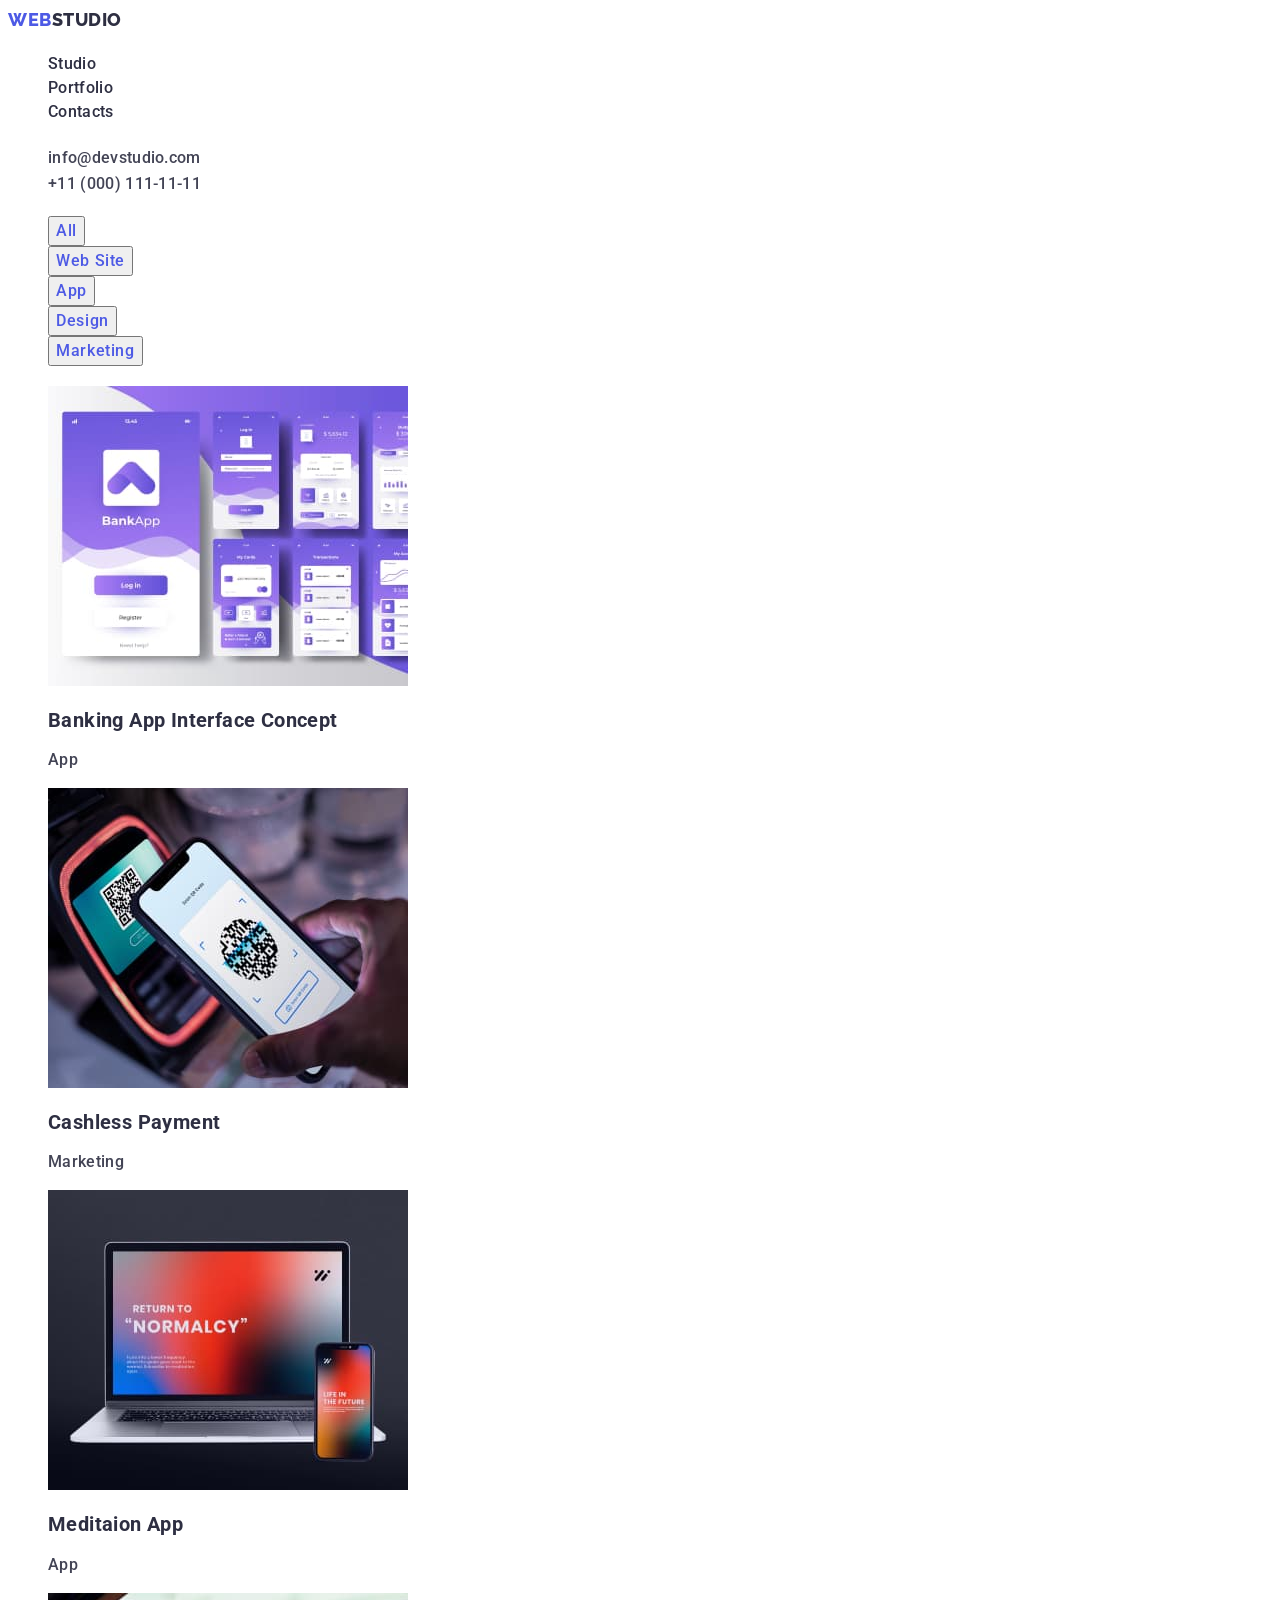
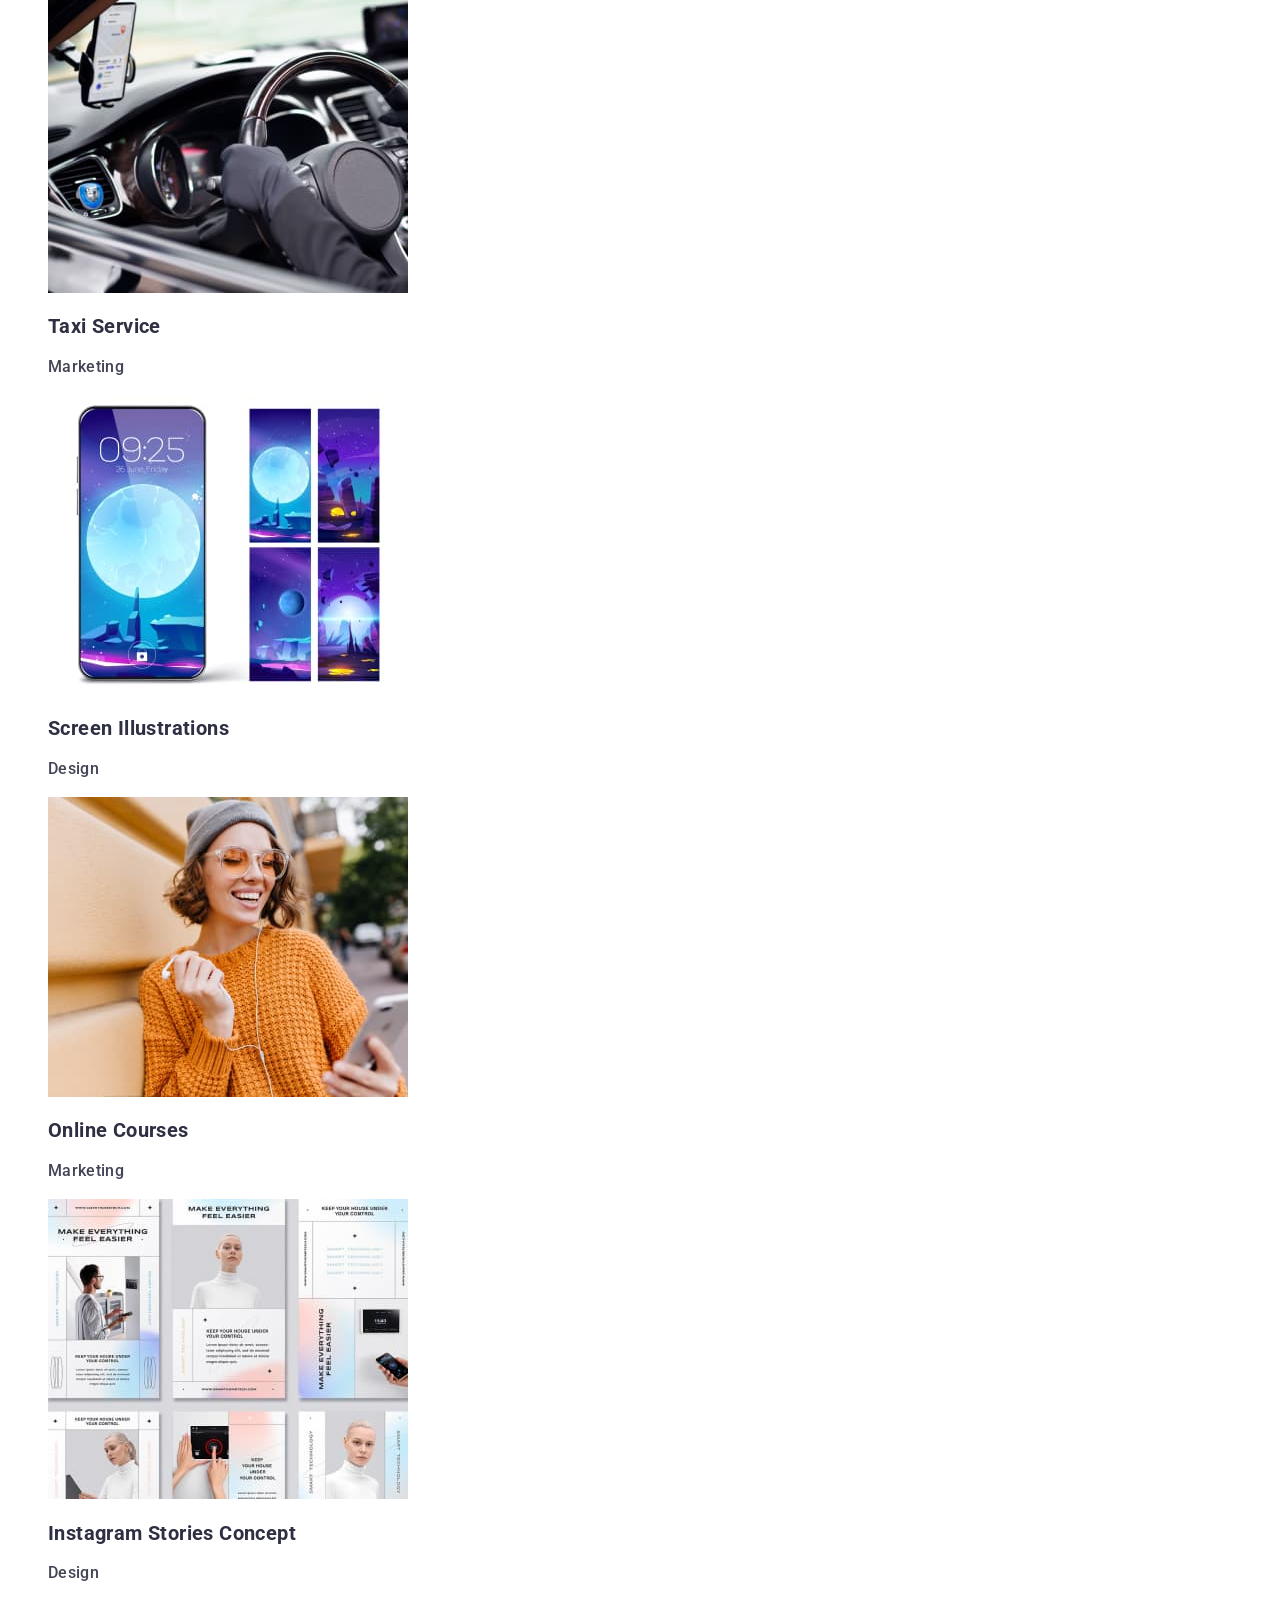
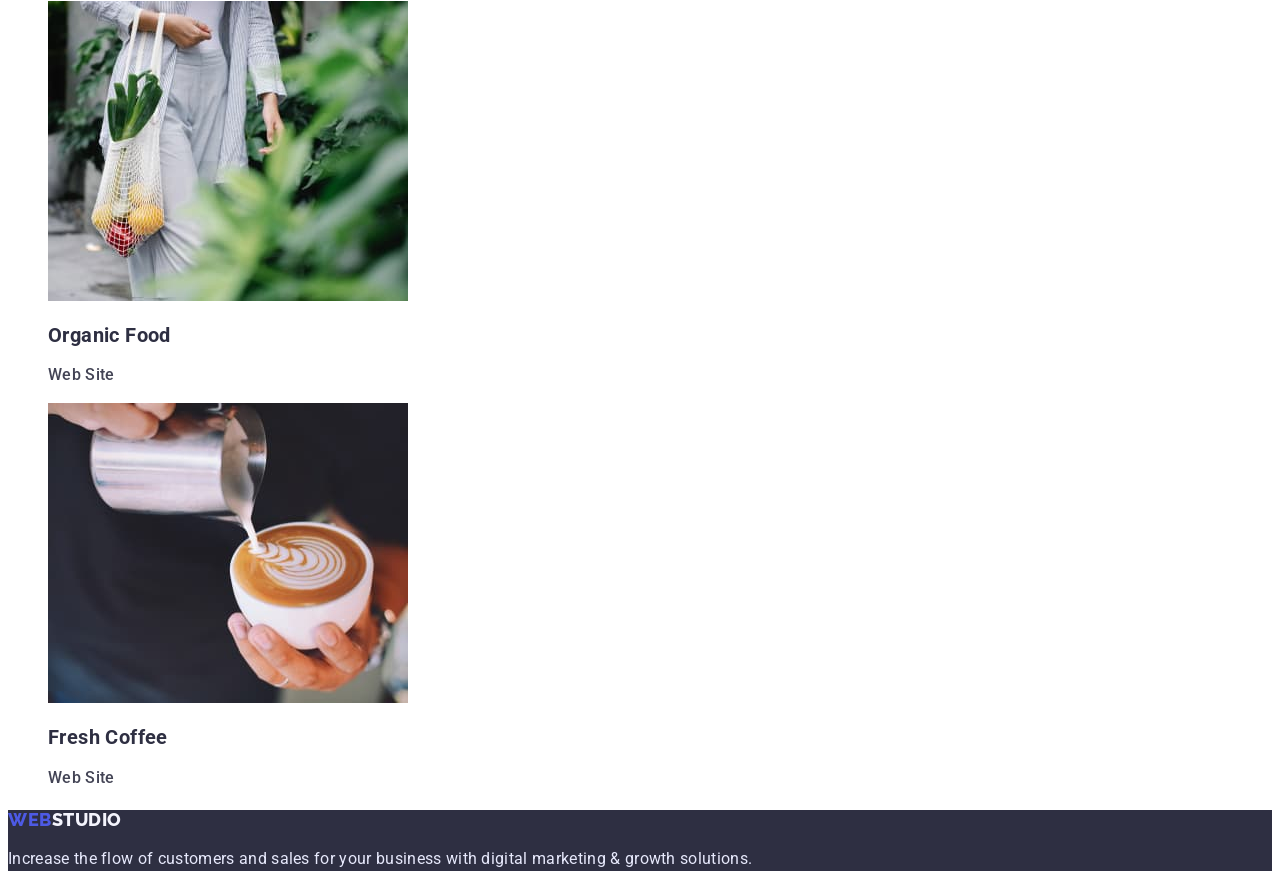
==== portfolio.html @ 3a60e21e "hw-03" ====
<!DOCTYPE html>
<html lang="en">
	<head>
		<meta charset="UTF-8" />
		<meta http-equiv="X-UA-Compatible" content="IE=edge" />
		<meta name="viewport" content="width=device-width, initial-scale=1.0" />
		<title>Portfolio</title>
		<link rel="preconnect" href="https://fonts.googleapis.com" />
		<link rel="preconnect" href="https://fonts.gstatic.com" crossorigin />
		<link
			href="https://fonts.googleapis.com/css2?family=Raleway:wght@800&family=Roboto:wght@400;500;700&display=swap"
			rel="stylesheet"
		/>
		<link rel="stylesheet" href="./css/styles.css" />
	</head>
	<body>
		<header class="header">
			<nav class="header-navigation">
				<a class="header-home-page link" href="./index.html">Web<span class="header-home-page-descr">Studio</span></a>
				<ul class="header-list list">
					<li class="header-item"><a href="./index.html" class="header-link-studio link">Studio</a></li>
					<li class="header-item"><a href="./portfolio.html" class="header-link-portfolio link">Portfolio</a></li>
					<li class="header-item"><a class="header-link-contacts link">Contacts</a></li>
				</ul>
			</nav>
			<address class="header-contacts">
				<ul class="header-contacts-list list">
					<li class="header-contacts-item"
						><a class="header-mailto" href="mailto:info@devstudio.com">info@devstudio.com</a></li
					>
					<li class="header-contacts-item"><a class="header-tel" href="tel:+110001111111">+11 (000) 111-11-11</a></li>
				</ul>
			</address>
		</header>
		<main class="main">
			<!-- Activity Section -->
			<section class="activity-section">
				<ul class="activity-list list">
					<li class="activity-item"><button type="button" class="all-btn">All</button></li>
					<li class="activity-item"><button type="button" class="web-site-btn">Web Site</button></li>
					<li class="activity-item"><button type="button" class="app-btn">App</button></li>
					<li class="activity-item"><button type="button" class="design-btn">Design</button></li>
					<li class="activity-item"><button type="button" class="marketing-btn">Marketing</button></li>
				</ul>
			</section>

			<!-- Service Section -->
			<section class="service-section">
				<ul class="service-section-list list">
					<li class="service-banking-app-interface-concept">
						<img
							src="./images/service-section-img-1.jpg"
							alt="Banking App Interface Concept"
							width="360"
							height="300"
						/>
						<h2 class="name-banking-app-interface-concept">Banking App Interface Concept</h2>
						<p class="banking-app-interface-concept-title">App</p>
					</li>
					<li class="service-cashless-payment">
						<img src="./images/service-section-img-2.jpg" alt="Cashless Payment" width="360" height="300" />
						<h2 class="name-cashless-payment">Cashless Payment</h2>
						<p class="cashless-payment-title">Marketing</p>
					</li>
					<li class="service-meditaion-app">
						<img src="./images/service-section-img-3.jpg" alt="Meditaion App" width="360" height="300" />
						<h2 class="name-meditaion-app">Meditaion App</h2>
						<p class="meditaion-app-title">App</p>
					</li>
					<li class="service-taxi-service">
						<img src="./images/service-section-img-4.jpg" alt="Taxi Service" width="360" height="300" />
						<h2 class="name-taxi-service">Taxi Service</h2>
						<p class="taxi-service-title">Marketing</p>
					</li>
					<li class="service-screen-illustrations">
						<img src="./images/service-section-img-5.jpg" alt="Screen Illustrations" width="360" height="300" />
						<h2 class="name-screen-illustrations">Screen Illustrations</h2>
						<p class="screen-illustrations-title">Design</p>
					</li>
					<li class="service-online-courses">
						<img src="./images/service-section-img-6.jpg" alt="Online Courses" width="360" height="300" />
						<h2 class="name-online-courses">Online Courses</h2>
						<p class="online-courses-title">Marketing</p>
					</li>
					<li class="service-instagram-stories-concept">
						<img src="./images/service-section-img-7.jpg" alt="Instagram Stories Concept" width="360" height="300" />
						<h2 class="name-instagram-stories-concept">Instagram Stories Concept</h2>
						<p class="instagram-stories-concept-title">Design</p>
					</li>
					<li class="service-organic-food">
						<img src="./images/service-section-img-8.jpg" alt="Organic Food" width="360" height="300" />
						<h2 class="name-organic-food">Organic Food</h2>
						<p class="organic-food-title">Web Site</p>
					</li>
					<li class="service-fresh-coffee">
						<img src="./images/service-section-img-9.jpg" alt="Fresh Coffee" width="360" height="300" />
						<h2 class="name-fresh-coffee">Fresh Coffee</h2>
						<p class="fresh-coffee-title">Web Site</p>
					</li>
				</ul>
			</section>
		</main>
		<footer class="footer">
			<a class="footer-link link" href="./index.html">Web <span class="footer-link-descr">Studio</span></a>
			<p class="footer-desc">
				Increase the flow of customers and sales for your business with digital marketing & growth solutions.
			</p>
		</footer>
	</body>
</html>
---- css/styles.css ----
body {
	font-family: "Roboto", sans-serif;
	font-style: normal;
	font-weight: 500;
	font-size: 20px;
	line-height: 1.2;
	letter-spacing: 0.02em;
	color: #2e2f42;
	background: #ffffff;
}

.p {
	font-weight: 400;
}

.list {
	list-style: none;
}

.link {
	text-decoration: none;
}

/*--------------------Header------------------*/

.header {
}

.header-navigation {
}

.header-home-page {
	font-family: "Raleway", sans-serif;
	font-weight: 800;
	font-size: 18px;
	line-height: 1.33;
	display: flex;
	align-items: center;
	letter-spacing: 0.03em;
	text-transform: uppercase;
	color: #4d5ae5;
}

.header-home-page-descr {
	font-family: "Raleway", sans-serif;
	font-weight: 800;
	font-size: 18px;
	line-height: 1.33;
	display: flex;
	align-items: center;
	letter-spacing: 0.03em;
	text-transform: uppercase;
	color: #2e2f42;
}

.header-list {
}

.header-item {
	font-weight: 500;
	font-size: 16px;
	line-height: 1.5;
	letter-spacing: 0.02em;
	color: #2e2f42;
}

.header-link-studio {
	font-weight: 500;
	font-size: 16px;
	line-height: 1.5;
	letter-spacing: 0.02em;
	color: #2e2f42;
}

.header-link-studio:hover {
	color: #4d5ae5;
}

.header-link-portfolio {
	font-weight: 500;
	font-size: 16px;
	line-height: 1.5;
	letter-spacing: 0.02em;
	color: #2e2f42;
}

.header-link-portfolio:hover {
	color: #4d5ae5;
}

.header-link-contacts {
	font-weight: 500;
	font-size: 16px;
	line-height: 1.5;
	letter-spacing: 0.02em;
	color: #2e2f42;
}

.header-link-contacts:hover {
	color: #4d5ae5;
}

.header-contacts {
}

.header-contacts-list {
}

.header-contacts-item {
}

.header-mailto {
	font-style: normal;
	font-size: 16px;
	line-height: 1.5;
	letter-spacing: 0.02em;
	color: #434455;
	text-decoration: none;
}

.header-mailto:hover {
	color: #4d5ae5;
}

.header-tel {
	font-style: normal;
	font-size: 16px;
	line-height: 1.5;
	letter-spacing: 0.02em;
	color: #434455;
	text-decoration: none;
}

.header-tel:hover {
	color: #4d5ae5;
}

/*--------------------------Main-------------------------------*/

.main {
}

/*-----------------------Hero Section-------------------------*/

.hero-section {
	background: #2e2f42;
}

.hero-section-title {
	font-size: 56px;
	line-height: 1.07;
	text-align: center;
	letter-spacing: 0.02em;
	color: #ffffff;
}

.hero-btn {
	font-family: inherit;
	font-weight: 500;
	font-size: 16px;
	line-height: 1.5;
	display: flex;
	align-items: center;
	letter-spacing: 0.04em;
	color: #f4f4fd;
	background: #4d5ae5;
}

/*------------------Advantages Section------------------------*/

.advantages-section {
}

.advantages-section-title {
}

.advantages-list {
}

.advantages-strategy {
}

.strategy-title {
	font-weight: 500;
	font-size: 20px;
	line-height: 1.2;
	letter-spacing: 0.02em;
	color: #2e2f42;
}

.strategy-desc {
	font-weight: 400;
	font-size: 16px;
	line-height: 1.5;
	letter-spacing: 0.02em;
	color: #434455;
}

.advantages-punctuality {
}

.punctuality-title {
	font-weight: 500;
	font-size: 20px;
	line-height: 1.2;
	letter-spacing: 0.02em;
	color: #2e2f42;
}

.punctuality-desc {
	font-weight: 400;
	font-size: 16px;
	line-height: 1.5;
	letter-spacing: 0.02em;
	color: #434455;
}

.advantages-diligence {
}

.diligence-title {
	font-weight: 500;
	font-size: 20px;
	line-height: 1.2;
	letter-spacing: 0.02em;
	color: #2e2f42;
}

.diligence-desc {
	font-weight: 400;
	font-size: 16px;
	line-height: 1.5;
	letter-spacing: 0.02em;
	color: #434455;
}

.advantages-technologies {
}

.technologies-title {
	font-weight: 500;
	font-size: 20px;
	line-height: 1.2;
	letter-spacing: 0.02em;
	color: #2e2f42;
}

.technologies-desc {
	font-weight: 400;
	font-size: 16px;
	line-height: 1.5;
	letter-spacing: 0.02em;
	color: #434455;
}

/*------------------Working Section--------------------*/

.working-section {
}

.working-title {
	font-weight: 700;
	font-size: 36px;
	line-height: 1.11;
	text-align: center;
	letter-spacing: 0.02em;
	text-transform: capitalize;
	color: #2e2f42;
}

.working-list {
}

.working-image-item {
}

/*---------------Team Section------------------*/

.team-section {
}

.our-team-title {
	font-size: 36px;
	line-height: 1.11;
	text-align: center;
	letter-spacing: 0.02em;
	text-transform: capitalize;
	color: #2e2f42;
}

.our-team-list {
}

.product-designer-content {
}

.name-product-designer {
	font-weight: 500;
	font-size: 20px;
	line-height: 1.2;
	text-align: center;
	letter-spacing: 0.02em;
	color: #2e2f42;
}

.product-designer-title {
	font-weight: 400;
	font-size: 16px;
	line-height: 1.5;
	text-align: center;
	letter-spacing: 0.02em;
	color: #434455;
}

.product-frontend-developer {
}

.name-frontend-developer {
	font-weight: 500;
	font-size: 20px;
	line-height: 1.2;
	text-align: center;
	letter-spacing: 0.02em;
	color: #2e2f42;
}

.frontend-developer-title {
	font-weight: 400;
	font-size: 16px;
	line-height: 1.2;
	text-align: center;
	letter-spacing: 0.02em;
	color: #434455;
}

.product-marketing {
}

.name-marketing {
	font-weight: 500;
	font-size: 20px;
	line-height: 1.2;
	text-align: center;
	letter-spacing: 0.02em;
	color: #2e2f42;
}

.marketing-title {
	font-weight: 400;
	font-size: 16px;
	line-height: 1.5;
	text-align: center;
	letter-spacing: 0.02em;
	color: #434455;
}

.product-ui-designer {
}

.name-ui-designer {
	font-weight: 500;
	font-size: 20px;
	line-height: 1.2;
	text-align: center;
	letter-spacing: 0.02em;
	color: #2e2f42;
}

.ui-designer-title {
	font-weight: 400;
	font-size: 16px;
	line-height: 1.5;
	text-align: center;
	letter-spacing: 0.02em;
	color: #434455;
}

/*------------------- Footer------------------*/

.footer {
	background: #2e2f42;
}

.footer-link {
	font-family: "Raleway", sans-serif;
	font-weight: 800;
	font-size: 18px;
	line-height: 1.16;
	display: flex;
	align-items: center;
	letter-spacing: 0.03em;
	text-transform: uppercase;
	color: #4d5ae5;
}

.footer-link-descr {
	font-family: "Raleway", sans-serif;
	font-weight: 800;
	font-size: 18px;
	line-height: 1.16;
	display: flex;
	align-items: center;
	letter-spacing: 0.03em;
	text-transform: uppercase;
	color: #f4f4fd;
}

.footer-desc {
	font-weight: 400;
	font-size: 16px;
	line-height: 1.5;
	letter-spacing: 0.02em;
	color: #e7e9fc;
}

/*----------------------Portfolio---------------------*/

.activity-section {
}

.activity-list {
}

.activity-item {
}

.all-btn {
	font-family: inherit;
	font-weight: 500;
	font-size: 16px;
	line-height: 1.5;
	display: flex;
	align-items: center;
	text-align: center;
	letter-spacing: 0.04em;
	color: #4d5ae5;
}

.all-btn:hover,
.all-btn:focus {
	background: #404bbf;
	color: #ffffff;
}

.web-site-btn {
	font-family: inherit;
	font-weight: 500;
	font-size: 16px;
	line-height: 1.5;
	display: flex;
	align-items: center;
	text-align: center;
	letter-spacing: 0.04em;
	color: #4d5ae5;
}

.web-site-btn:hover,
.web-site-btn:focus {
	background: #404bbf;
	color: #ffffff;
}

.app-btn {
	font-family: inherit;
	font-weight: 500;
	font-size: 16px;
	line-height: 1.5;
	display: flex;
	align-items: center;
	text-align: center;
	letter-spacing: 0.04em;
	color: #4d5ae5;
}

.app-btn:hover,
.app-btn:focus {
	background: #404bbf;
	color: #ffffff;
}

.design-btn {
	font-family: inherit;
	font-weight: 500;
	font-size: 16px;
	line-height: 1.5;
	display: flex;
	align-items: center;
	text-align: center;
	letter-spacing: 0.04em;
	color: #4d5ae5;
}

.design-btn:hover,
.design-btn:focus {
	background: #404bbf;
	color: #ffffff;
}

.marketing-btn {
	font-family: inherit;
	font-weight: 500;
	font-size: 16px;
	line-height: 1.5;
	display: flex;
	align-items: center;
	text-align: center;
	letter-spacing: 0.04em;
	color: #4d5ae5;
}

.marketing-btn:hover,
.marketing-btn:focus {
	background: #404bbf;
	color: #ffffff;
}

.service-section {
}

.service-section-list {
}

.service-banking-app-interface-concept {
}

.name-banking-app-interface-concept {
	font-size: 20px;
	line-height: 1.2;
	letter-spacing: 0.02em;
	color: #2e2f42;
}

.banking-app-interface-concept-title {
	font-size: 16px;
	line-height: 1.5;
	letter-spacing: 0.02em;
	color: #434455;
}

.service-cashless-payment {
}

.name-cashless-payment {
	font-size: 20px;
	line-height: 1.2;
	letter-spacing: 0.02em;
	color: #2e2f42;
}

.cashless-payment-title {
	font-size: 16px;
	line-height: 1.5;
	letter-spacing: 0.02em;
	color: #434455;
}

.service-meditaion-app {
}

.name-meditaion-app {
	font-size: 20px;
	line-height: 1.2;
	letter-spacing: 0.02em;
	color: #2e2f42;
}

.meditaion-app-title {
	font-size: 16px;
	line-height: 1.5;
	letter-spacing: 0.02em;
	color: #434455;
}

.service-taxi-service {
}

.name-taxi-service {
	font-size: 20px;
	line-height: 1.2;
	letter-spacing: 0.02em;
	color: #2e2f42;
}

.taxi-service-title {
	font-size: 16px;
	line-height: 1.5;
	letter-spacing: 0.02em;
	color: #434455;
}

.service-screen-illustrations {
}

.name-screen-illustrations {
	font-size: 20px;
	line-height: 1.2;
	letter-spacing: 0.02em;
	color: #2e2f42;
}

.screen-illustrations-title {
	font-size: 16px;
	line-height: 1.5;
	letter-spacing: 0.02em;
	color: #434455;
}

.service-online-courses {
}

.name-online-courses {
	font-size: 20px;
	line-height: 1.2;
	letter-spacing: 0.02em;
	color: #2e2f42;
}

.online-courses-title {
	font-size: 16px;
	line-height: 1.5;
	letter-spacing: 0.02em;
	color: #434455;
}

.service-instagram-stories-concept {
}

.name-instagram-stories-concept {
	font-size: 20px;
	line-height: 1.2;
	letter-spacing: 0.02em;
	color: #2e2f42;
}

.instagram-stories-concept-title {
	font-size: 16px;
	line-height: 1.5;
	letter-spacing: 0.02em;
	color: #434455;
}

.service-organic-food {
}

.name-organic-food {
	font-size: 20px;
	line-height: 1.2;
	letter-spacing: 0.02em;
	color: #2e2f42;
}

.organic-food-title {
	font-size: 16px;
	line-height: 1.5;
	letter-spacing: 0.02em;
	color: #434455;
}

.service-fresh-coffee {
}

.name-fresh-coffee {
	font-size: 20px;
	line-height: 1.2;
	letter-spacing: 0.02em;
	color: #2e2f42;
}

.fresh-coffee-title {
	font-size: 16px;
	line-height: 1.5;
	letter-spacing: 0.02em;
	color: #434455;
}
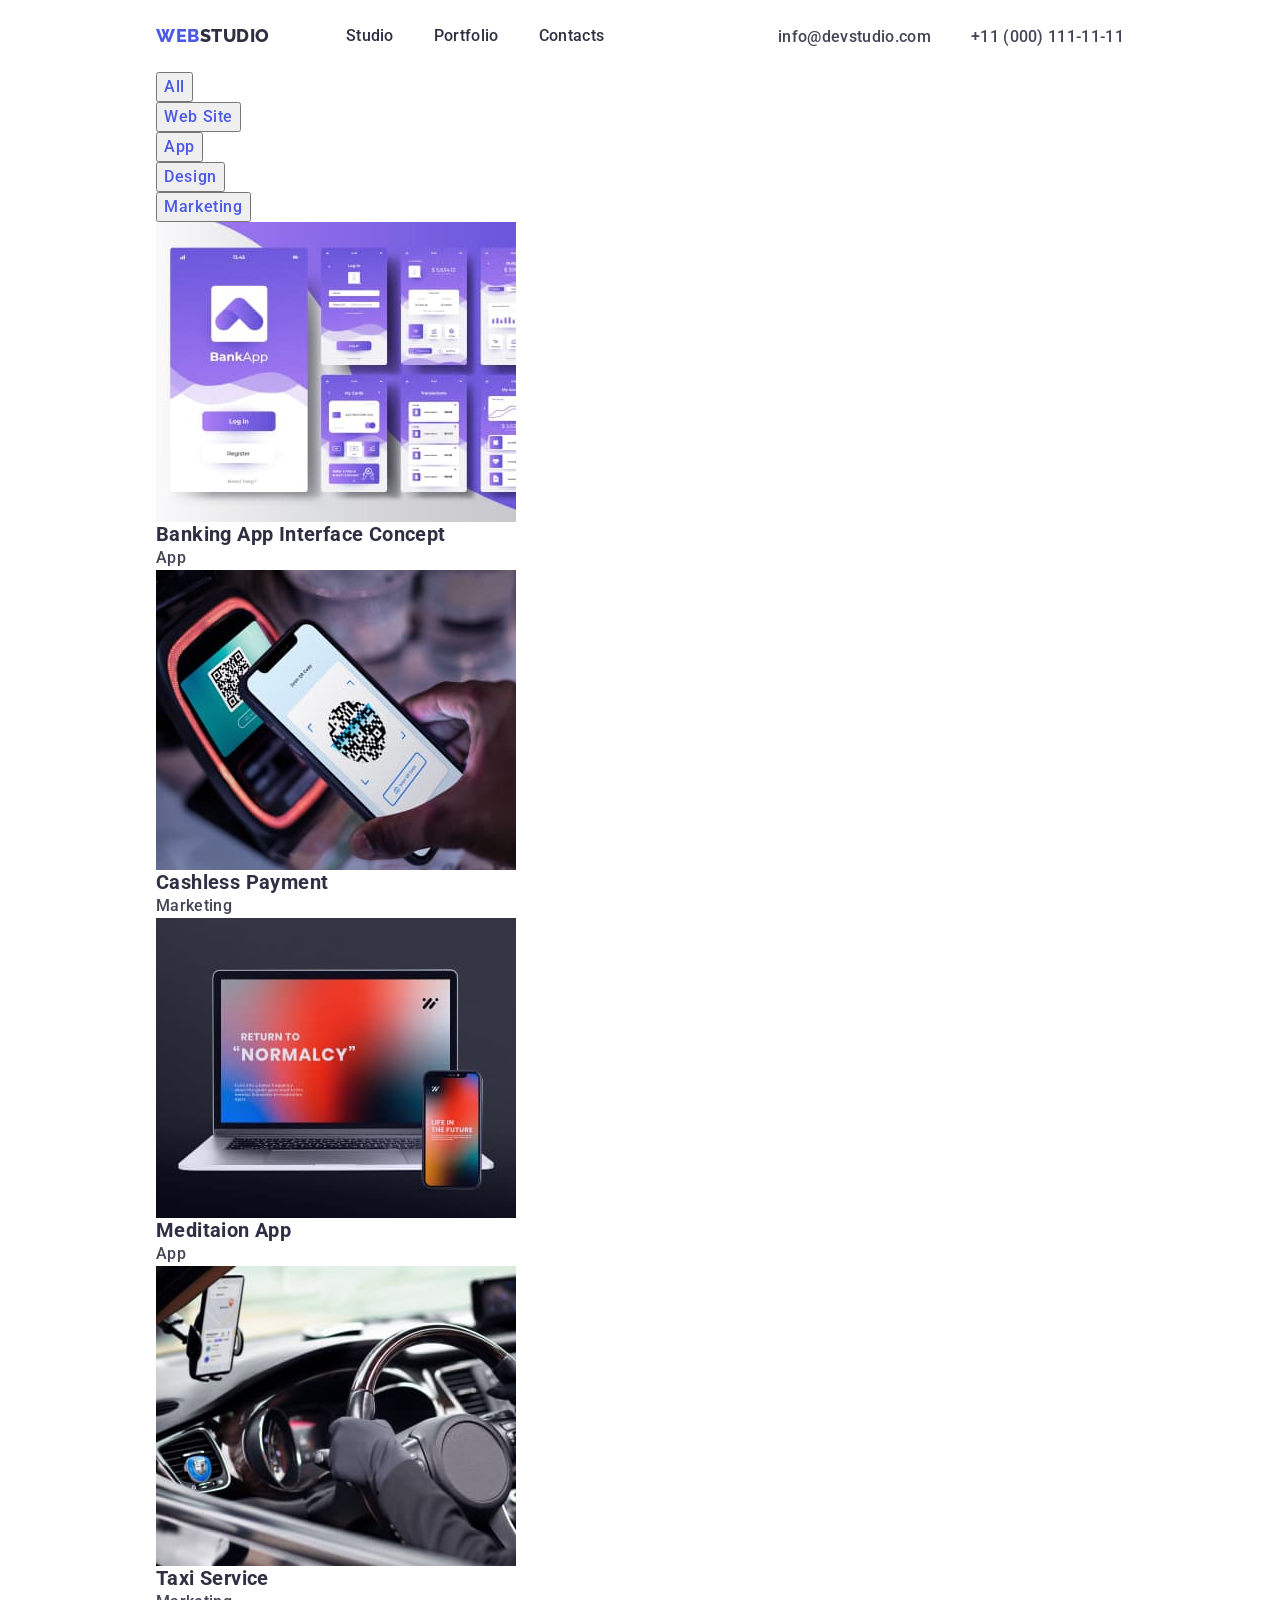
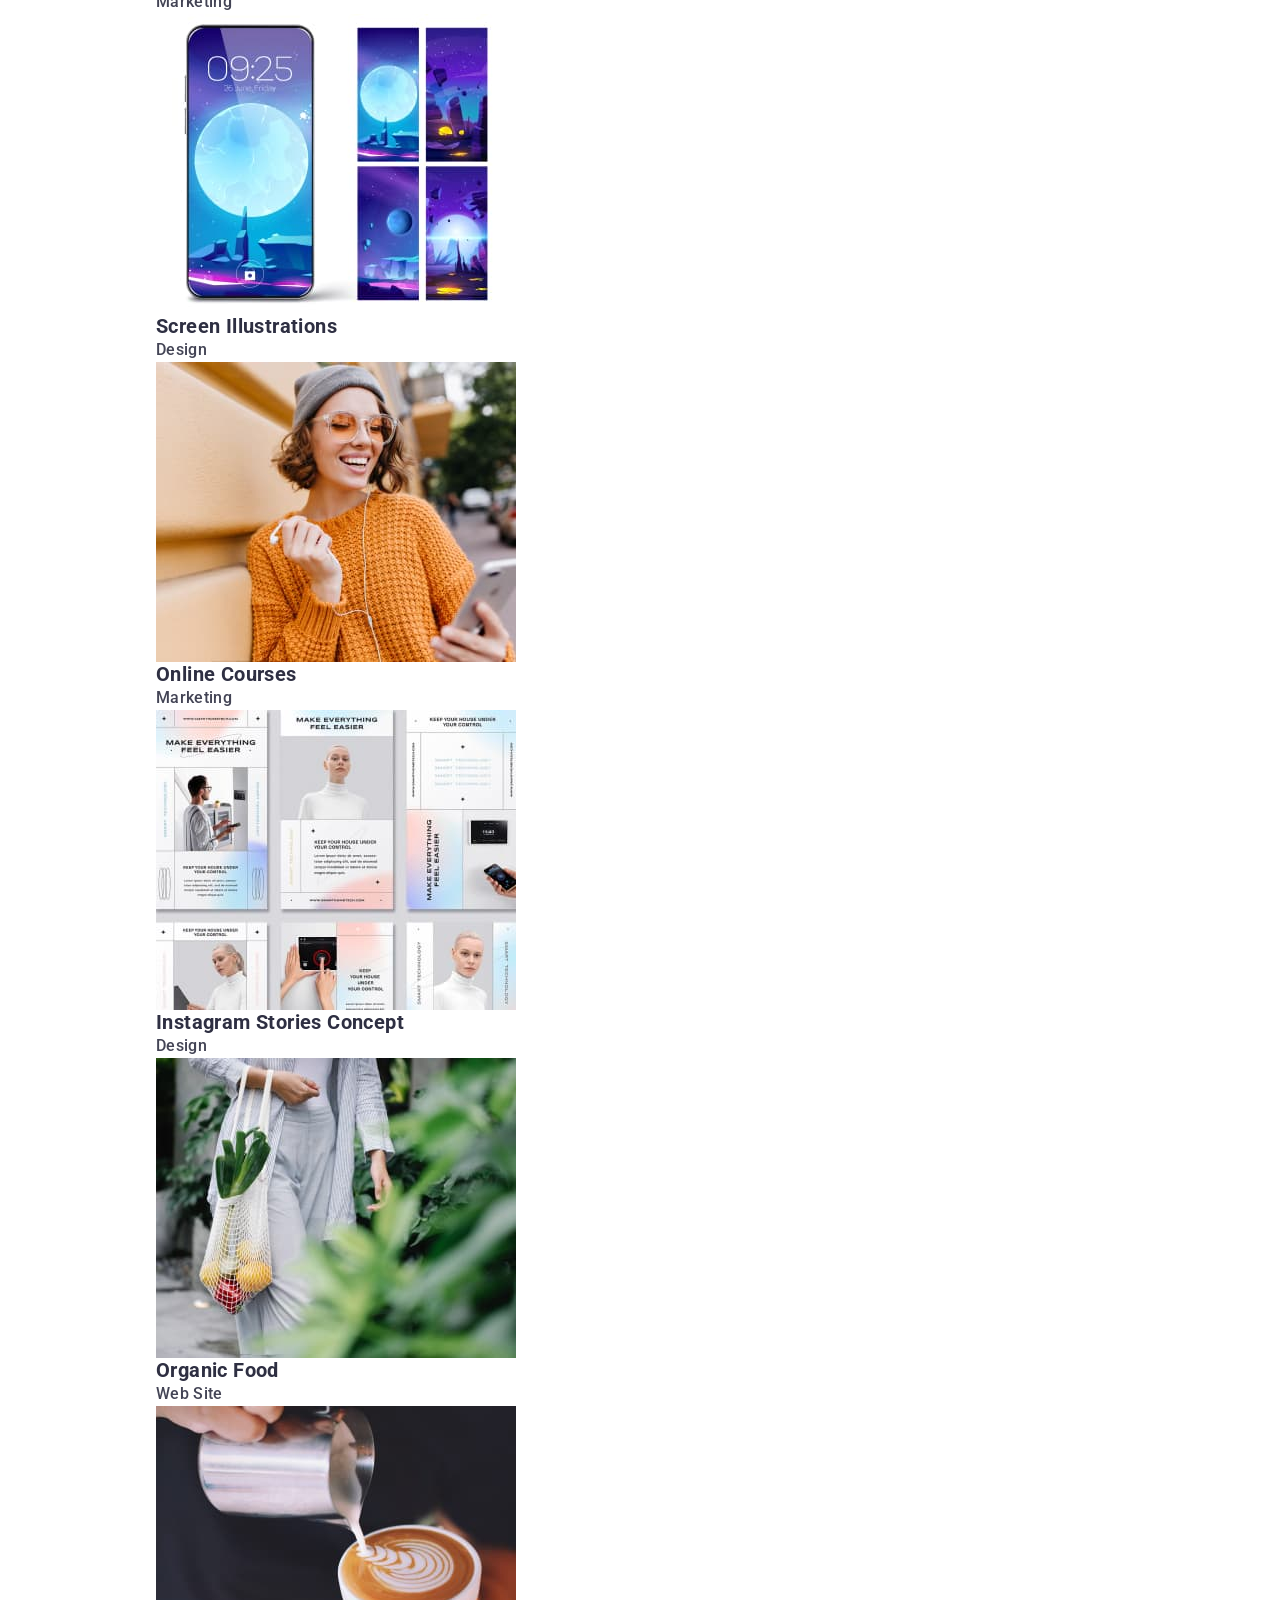
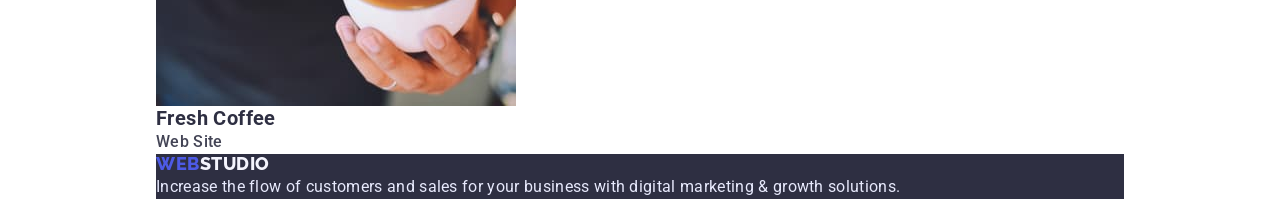
==== commit c4bd908b: "hw-03 navigation" ====
--- a/portfolio.html
+++ b/portfolio.html
@@ -5,6 +5,13 @@
 		<meta http-equiv="X-UA-Compatible" content="IE=edge" />
 		<meta name="viewport" content="width=device-width, initial-scale=1.0" />
 		<title>Portfolio</title>
+		<link
+			rel="stylesheet"
+			href="https://cdnjs.cloudflare.com/ajax/libs/modern-normalize/1.1.0/modern-normalize.min.css"
+			integrity="sha512-wpPYUAdjBVSE4KJnH1VR1HeZfpl1ub8YT/NKx4PuQ5NmX2tKuGu6U/JRp5y+Y8XG2tV+wKQpNHVUX03MfMFn9Q=="
+			crossorigin="anonymous"
+			referrerpolicy="no-referrer"
+		/>
 		<link rel="preconnect" href="https://fonts.googleapis.com" />
 		<link rel="preconnect" href="https://fonts.gstatic.com" crossorigin />
 		<link
@@ -15,22 +22,24 @@
 	</head>
 	<body>
 		<header class="header">
-			<nav class="header-navigation">
-				<a class="header-home-page link" href="./index.html">Web<span class="header-home-page-descr">Studio</span></a>
-				<ul class="header-list list">
-					<li class="header-item"><a href="./index.html" class="header-link-studio link">Studio</a></li>
-					<li class="header-item"><a href="./portfolio.html" class="header-link-portfolio link">Portfolio</a></li>
-					<li class="header-item"><a class="header-link-contacts link">Contacts</a></li>
-				</ul>
-			</nav>
-			<address class="header-contacts">
-				<ul class="header-contacts-list list">
-					<li class="header-contacts-item"
-						><a class="header-mailto" href="mailto:info@devstudio.com">info@devstudio.com</a></li
-					>
-					<li class="header-contacts-item"><a class="header-tel" href="tel:+110001111111">+11 (000) 111-11-11</a></li>
-				</ul>
-			</address>
+			<div class="header-container">
+				<nav class="header-navigation">
+					<a class="header-home-page link" href="./index.html">Web<span class="header-home-page-descr">Studio</span></a>
+					<ul class="header-list list">
+						<li class="header-item"><a class="header-link-studio link">Studio</a></li>
+						<li class="header-item"><a href="./portfolio.html" class="header-link-portfolio link">Portfolio</a></li>
+						<li class="header-item"><a class="header-link-contacts link">Contacts</a></li>
+					</ul>
+				</nav>
+				<address class="header-contacts">
+					<ul class="header-contacts-list list">
+						<li class="header-contacts-item"
+							><a class="header-mailto" href="mailto:info@devstudio.com">info@devstudio.com</a></li
+						>
+						<li class="header-contacts-item"><a class="header-tel" href="tel:+110001111111">+11 (000) 111-11-11</a></li>
+					</ul>
+				</address>
+			</div>
 		</header>
 		<main class="main">
 			<!-- Activity Section -->
--- a/css/styles.css
+++ b/css/styles.css
@@ -1,4 +1,26 @@
+h1,
+h2,
+h3,
+h4,
+h5,
+h6,
+p {
+	margin: 0;
+}
+
+ul {
+	margin: 0;
+	padding: 0;
+}
+
+img {
+	display: block;
+}
+
 body {
+	padding-left: 156px;
+	padding-right: 156px;
+
 	font-family: "Roboto", sans-serif;
 	font-style: normal;
 	font-weight: 500;
@@ -9,6 +31,11 @@
 	background: #ffffff;
 }
 
+.container {
+	width: 1158px;
+	margin: 0 auto;
+}
+
 .p {
 	font-weight: 400;
 }
@@ -26,7 +53,13 @@
 .header {
 }
 
+.header-container {
+	display: flex;
+	align-items: center;
+}
+
 .header-navigation {
+	display: flex;
 }
 
 .header-home-page {
@@ -54,17 +87,19 @@
 }
 
 .header-list {
-}
-
-.header-item {
-	font-weight: 500;
-	font-size: 16px;
-	line-height: 1.5;
-	letter-spacing: 0.02em;
-	color: #2e2f42;
+	display: flex;
+	margin-left: 76px;
+}
+
+.header-list .header-item:not(:last-child) {
+	margin-right: 40px;
 }
 
 .header-link-studio {
+	display: block;
+	padding-top: 24px;
+	padding-bottom: 24px;
+
 	font-weight: 500;
 	font-size: 16px;
 	line-height: 1.5;
@@ -77,6 +112,10 @@
 }
 
 .header-link-portfolio {
+	display: block;
+	padding-top: 24px;
+	padding-bottom: 24px;
+
 	font-weight: 500;
 	font-size: 16px;
 	line-height: 1.5;
@@ -89,6 +128,10 @@
 }
 
 .header-link-contacts {
+	display: block;
+	padding-top: 24px;
+	padding-bottom: 24px;
+
 	font-weight: 500;
 	font-size: 16px;
 	line-height: 1.5;
@@ -101,12 +144,15 @@
 }
 
 .header-contacts {
+	margin-left: auto;
 }
 
 .header-contacts-list {
-}
-
-.header-contacts-item {
+	display: flex;
+}
+
+.header-contacts-item + .header-contacts-item {
+	margin-left: 40px;
 }
 
 .header-mailto {
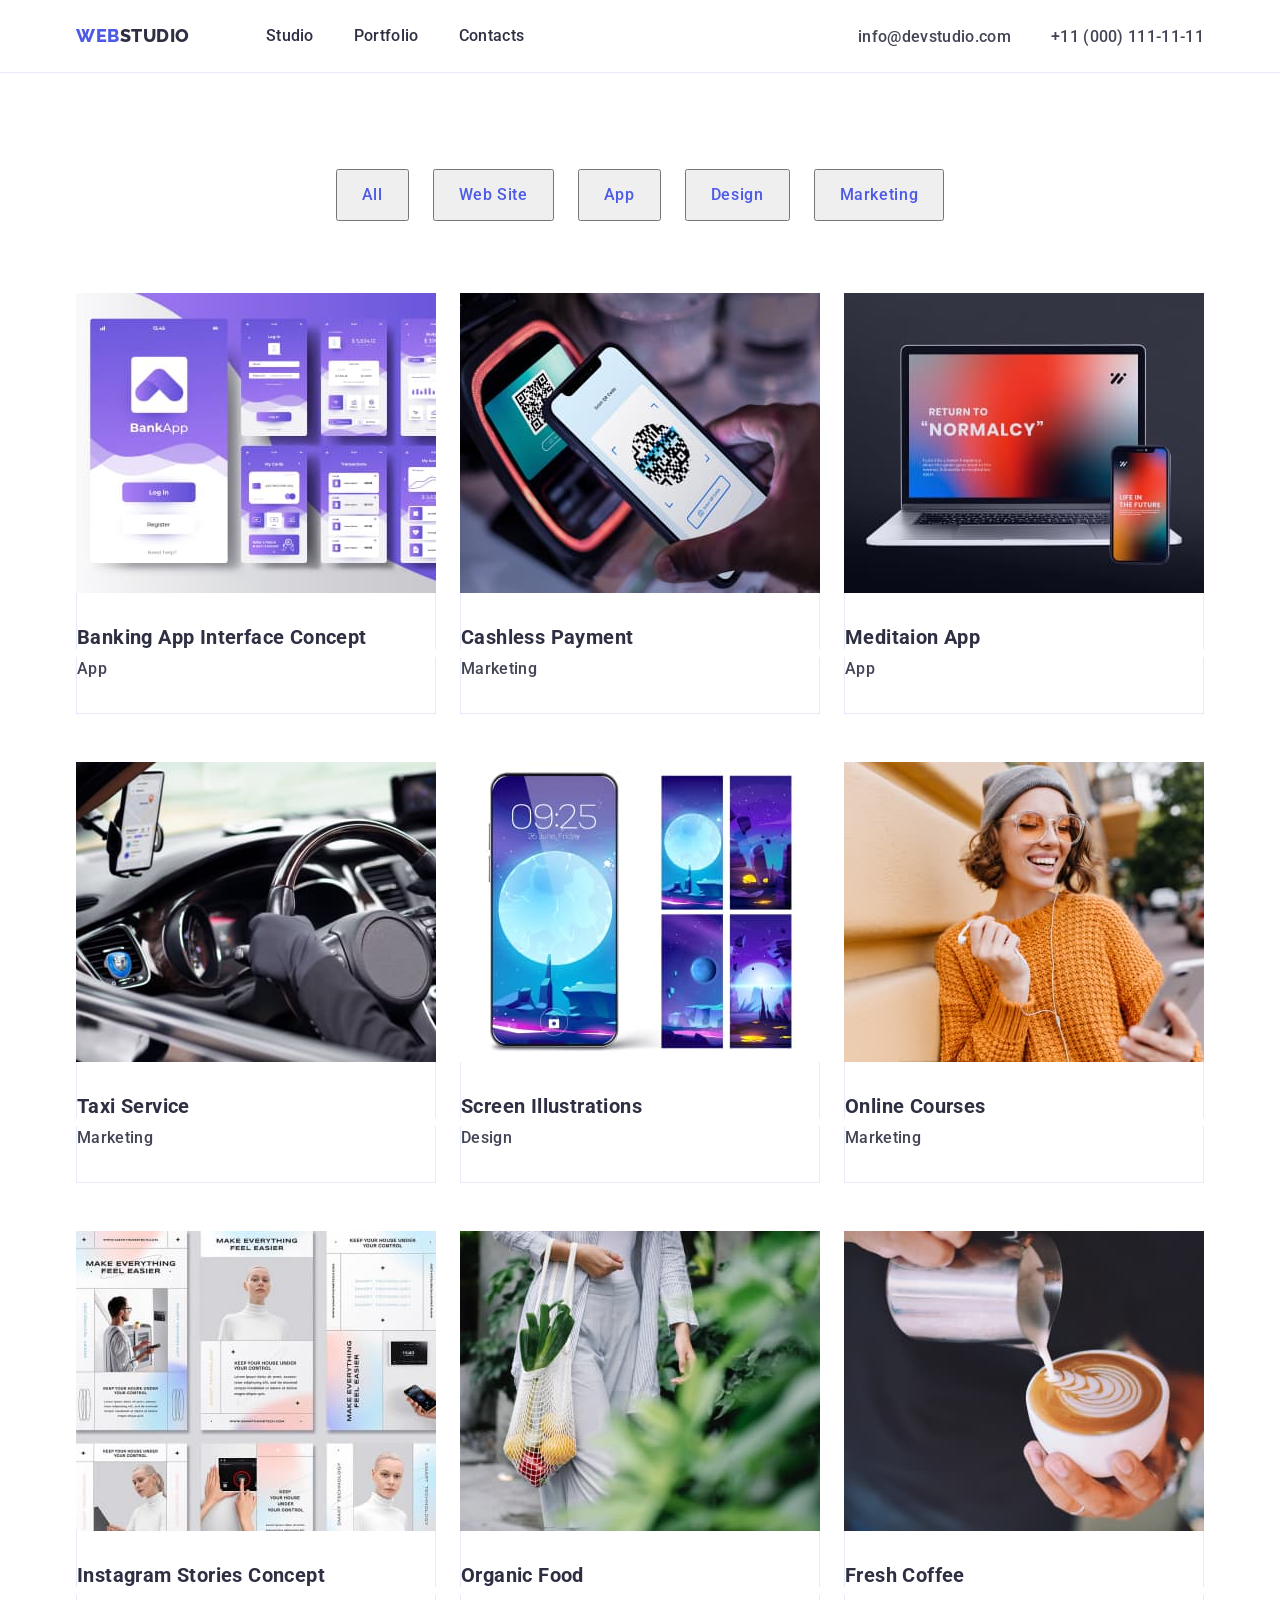
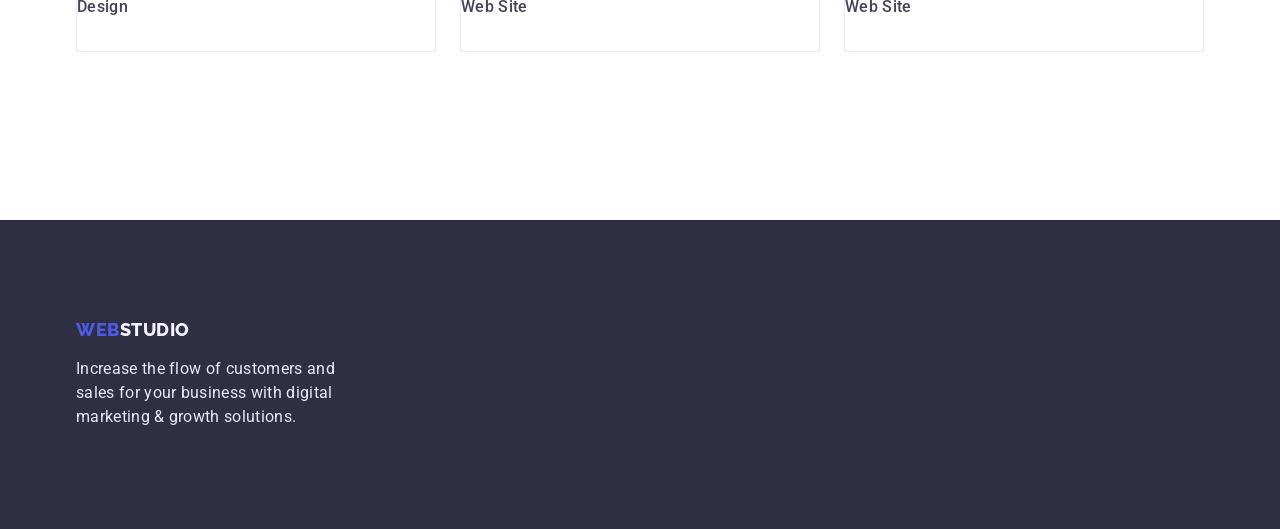
==== commit 583dce1a: "hw-03" ====
--- a/portfolio.html
+++ b/portfolio.html
@@ -22,11 +22,11 @@
 	</head>
 	<body>
 		<header class="header">
-			<div class="header-container">
+			<div class="container header-container">
 				<nav class="header-navigation">
 					<a class="header-home-page link" href="./index.html">Web<span class="header-home-page-descr">Studio</span></a>
 					<ul class="header-list list">
-						<li class="header-item"><a class="header-link-studio link">Studio</a></li>
+						<li class="header-item"><a href="./index.html" class="header-link-studio link">Studio</a></li>
 						<li class="header-item"><a href="./portfolio.html" class="header-link-portfolio link">Portfolio</a></li>
 						<li class="header-item"><a class="header-link-contacts link">Contacts</a></li>
 					</ul>
@@ -44,76 +44,82 @@
 		<main class="main">
 			<!-- Activity Section -->
 			<section class="activity-section">
-				<ul class="activity-list list">
-					<li class="activity-item"><button type="button" class="all-btn">All</button></li>
-					<li class="activity-item"><button type="button" class="web-site-btn">Web Site</button></li>
-					<li class="activity-item"><button type="button" class="app-btn">App</button></li>
-					<li class="activity-item"><button type="button" class="design-btn">Design</button></li>
-					<li class="activity-item"><button type="button" class="marketing-btn">Marketing</button></li>
-				</ul>
+				<div class="container">
+					<ul class="activity-list list">
+						<li class="activity-item"><button type="button" class="all-btn">All</button></li>
+						<li class="activity-item"><button type="button" class="web-site-btn">Web Site</button></li>
+						<li class="activity-item"><button type="button" class="app-btn">App</button></li>
+						<li class="activity-item"><button type="button" class="design-btn">Design</button></li>
+						<li class="activity-item"><button type="button" class="marketing-btn">Marketing</button></li>
+					</ul>
+				</div>
 			</section>
 
 			<!-- Service Section -->
 			<section class="service-section">
-				<ul class="service-section-list list">
-					<li class="service-banking-app-interface-concept">
-						<img
-							src="./images/service-section-img-1.jpg"
-							alt="Banking App Interface Concept"
-							width="360"
-							height="300"
-						/>
-						<h2 class="name-banking-app-interface-concept">Banking App Interface Concept</h2>
-						<p class="banking-app-interface-concept-title">App</p>
-					</li>
-					<li class="service-cashless-payment">
-						<img src="./images/service-section-img-2.jpg" alt="Cashless Payment" width="360" height="300" />
-						<h2 class="name-cashless-payment">Cashless Payment</h2>
-						<p class="cashless-payment-title">Marketing</p>
-					</li>
-					<li class="service-meditaion-app">
-						<img src="./images/service-section-img-3.jpg" alt="Meditaion App" width="360" height="300" />
-						<h2 class="name-meditaion-app">Meditaion App</h2>
-						<p class="meditaion-app-title">App</p>
-					</li>
-					<li class="service-taxi-service">
-						<img src="./images/service-section-img-4.jpg" alt="Taxi Service" width="360" height="300" />
-						<h2 class="name-taxi-service">Taxi Service</h2>
-						<p class="taxi-service-title">Marketing</p>
-					</li>
-					<li class="service-screen-illustrations">
-						<img src="./images/service-section-img-5.jpg" alt="Screen Illustrations" width="360" height="300" />
-						<h2 class="name-screen-illustrations">Screen Illustrations</h2>
-						<p class="screen-illustrations-title">Design</p>
-					</li>
-					<li class="service-online-courses">
-						<img src="./images/service-section-img-6.jpg" alt="Online Courses" width="360" height="300" />
-						<h2 class="name-online-courses">Online Courses</h2>
-						<p class="online-courses-title">Marketing</p>
-					</li>
-					<li class="service-instagram-stories-concept">
-						<img src="./images/service-section-img-7.jpg" alt="Instagram Stories Concept" width="360" height="300" />
-						<h2 class="name-instagram-stories-concept">Instagram Stories Concept</h2>
-						<p class="instagram-stories-concept-title">Design</p>
-					</li>
-					<li class="service-organic-food">
-						<img src="./images/service-section-img-8.jpg" alt="Organic Food" width="360" height="300" />
-						<h2 class="name-organic-food">Organic Food</h2>
-						<p class="organic-food-title">Web Site</p>
-					</li>
-					<li class="service-fresh-coffee">
-						<img src="./images/service-section-img-9.jpg" alt="Fresh Coffee" width="360" height="300" />
-						<h2 class="name-fresh-coffee">Fresh Coffee</h2>
-						<p class="fresh-coffee-title">Web Site</p>
-					</li>
-				</ul>
+				<div class="container">
+					<ul class="service-section-list list">
+						<li class="service-item">
+							<img
+								src="./images/service-section-img-1.jpg"
+								alt="Banking App Interface Concept"
+								width="360"
+								height="300"
+							/>
+							<h2 class="service-name">Banking App Interface Concept</h2>
+							<p class="service-title">App</p>
+						</li>
+						<li class="service-item">
+							<img src="./images/service-section-img-2.jpg" alt="Cashless Payment" width="360" height="300" />
+							<h2 class="service-name">Cashless Payment</h2>
+							<p class="service-title">Marketing</p>
+						</li>
+						<li class="service-item">
+							<img src="./images/service-section-img-3.jpg" alt="Meditaion App" width="360" height="300" />
+							<h2 class="service-name">Meditaion App</h2>
+							<p class="service-title">App</p>
+						</li>
+						<li class="service-item">
+							<img src="./images/service-section-img-4.jpg" alt="Taxi Service" width="360" height="300" />
+							<h2 class="service-name">Taxi Service</h2>
+							<p class="service-title">Marketing</p>
+						</li>
+						<li class="service-item">
+							<img src="./images/service-section-img-5.jpg" alt="Screen Illustrations" width="360" height="300" />
+							<h2 class="service-name">Screen Illustrations</h2>
+							<p class="service-title">Design</p>
+						</li>
+						<li class="service-item">
+							<img src="./images/service-section-img-6.jpg" alt="Online Courses" width="360" height="300" />
+							<h2 class="service-name">Online Courses</h2>
+							<p class="service-title">Marketing</p>
+						</li>
+						<li class="service-item">
+							<img src="./images/service-section-img-7.jpg" alt="Instagram Stories Concept" width="360" height="300" />
+							<h2 class="service-name">Instagram Stories Concept</h2>
+							<p class="service-title">Design</p>
+						</li>
+						<li class="service-item">
+							<img src="./images/service-section-img-8.jpg" alt="Organic Food" width="360" height="300" />
+							<h2 class="service-name">Organic Food</h2>
+							<p class="service-title">Web Site</p>
+						</li>
+						<li class="service-item">
+							<img src="./images/service-section-img-9.jpg" alt="Fresh Coffee" width="360" height="300" />
+							<h2 class="service-name">Fresh Coffee</h2>
+							<p class="service-title">Web Site</p>
+						</li>
+					</ul>
+				</div>
 			</section>
 		</main>
 		<footer class="footer">
-			<a class="footer-link link" href="./index.html">Web <span class="footer-link-descr">Studio</span></a>
-			<p class="footer-desc">
-				Increase the flow of customers and sales for your business with digital marketing & growth solutions.
-			</p>
+			<div class="container">
+				<a class="footer-link link" href="./index.html">Web <span class="footer-link-descr">Studio</span></a>
+				<p class="footer-desc">
+					Increase the flow of customers and sales for your business with digital marketing & growth solutions.
+				</p>
+			</div>
 		</footer>
 	</body>
 </html>
--- a/css/styles.css
+++ b/css/styles.css
@@ -18,9 +18,6 @@
 }
 
 body {
-	padding-left: 156px;
-	padding-right: 156px;
-
 	font-family: "Roboto", sans-serif;
 	font-style: normal;
 	font-weight: 500;
@@ -33,7 +30,10 @@
 
 .container {
 	width: 1158px;
-	margin: 0 auto;
+	padding-left: 15px;
+	padding-right: 15px;
+	margin-left: auto;
+	margin-right: auto;
 }
 
 .p {
@@ -51,6 +51,7 @@
 /*--------------------Header------------------*/
 
 .header {
+	border-bottom: 1px solid #e7e9fc;
 }
 
 .header-container {
@@ -189,23 +190,32 @@
 /*-----------------------Hero Section-------------------------*/
 
 .hero-section {
+	padding-top: 24px;
+	padding-bottom: 120px;
 	background: #2e2f42;
 }
 
 .hero-section-title {
+	padding-top: 188px;
+	padding-bottom: 48px;
+	width: 496px;
 	font-size: 56px;
 	line-height: 1.07;
 	text-align: center;
+	margin: auto;
 	letter-spacing: 0.02em;
 	color: #ffffff;
 }
 
 .hero-btn {
+	padding: 16px 32px;
+
 	font-family: inherit;
 	font-weight: 500;
 	font-size: 16px;
 	line-height: 1.5;
-	display: flex;
+	display: block;
+	margin: auto;
 	align-items: center;
 	letter-spacing: 0.04em;
 	color: #f4f4fd;
@@ -215,18 +225,23 @@
 /*------------------Advantages Section------------------------*/
 
 .advantages-section {
+	padding-top: 120px;
 }
 
 .advantages-section-title {
 }
 
 .advantages-list {
-}
-
-.advantages-strategy {
-}
-
-.strategy-title {
+	display: flex;
+	justify-content: center;
+}
+
+.advantages-list .advantages-item:not(:last-child) {
+	margin-right: 24px;
+}
+
+.advantages-title {
+	margin-bottom: 8px;
 	font-weight: 500;
 	font-size: 20px;
 	line-height: 1.2;
@@ -234,7 +249,9 @@
 	color: #2e2f42;
 }
 
-.strategy-desc {
+.advantages-desc {
+	width: 264px;
+	height: 72px;
 	font-weight: 400;
 	font-size: 16px;
 	line-height: 1.5;
@@ -242,69 +259,15 @@
 	color: #434455;
 }
 
-.advantages-punctuality {
-}
-
-.punctuality-title {
-	font-weight: 500;
-	font-size: 20px;
-	line-height: 1.2;
-	letter-spacing: 0.02em;
-	color: #2e2f42;
-}
-
-.punctuality-desc {
-	font-weight: 400;
-	font-size: 16px;
-	line-height: 1.5;
-	letter-spacing: 0.02em;
-	color: #434455;
-}
-
-.advantages-diligence {
-}
-
-.diligence-title {
-	font-weight: 500;
-	font-size: 20px;
-	line-height: 1.2;
-	letter-spacing: 0.02em;
-	color: #2e2f42;
-}
-
-.diligence-desc {
-	font-weight: 400;
-	font-size: 16px;
-	line-height: 1.5;
-	letter-spacing: 0.02em;
-	color: #434455;
-}
-
-.advantages-technologies {
-}
-
-.technologies-title {
-	font-weight: 500;
-	font-size: 20px;
-	line-height: 1.2;
-	letter-spacing: 0.02em;
-	color: #2e2f42;
-}
-
-.technologies-desc {
-	font-weight: 400;
-	font-size: 16px;
-	line-height: 1.5;
-	letter-spacing: 0.02em;
-	color: #434455;
-}
-
 /*------------------Working Section--------------------*/
 
 .working-section {
+	padding-top: 120px;
+	padding-bottom: 34px;
 }
 
 .working-title {
+	margin-bottom: 72px;
 	font-weight: 700;
 	font-size: 36px;
 	line-height: 1.11;
@@ -315,17 +278,26 @@
 }
 
 .working-list {
-}
-
-.working-image-item {
+	display: flex;
+	justify-content: center;
+}
+
+.working-list .working-image-item:not(:last-child) {
+	margin-right: 24px;
 }
 
 /*---------------Team Section------------------*/
 
 .team-section {
+	padding-top: 34px;
+	padding-bottom: 120px;
+	margin-bottom: 86px;
+	background: #f4f4fd;
 }
 
 .our-team-title {
+	margin-top: 120px;
+	margin-bottom: 72px;
 	font-size: 36px;
 	line-height: 1.11;
 	text-align: center;
@@ -335,12 +307,19 @@
 }
 
 .our-team-list {
-}
-
-.product-designer-content {
-}
-
-.name-product-designer {
+	display: flex;
+}
+
+.team-content {
+	background: #ffffff;
+}
+
+.our-team-list .team-content:not(:last-child) {
+	margin-right: 24px;
+}
+
+.name-team {
+	margin-top: 32px;
 	font-weight: 500;
 	font-size: 20px;
 	line-height: 1.2;
@@ -349,7 +328,9 @@
 	color: #2e2f42;
 }
 
-.product-designer-title {
+.team-desc {
+	margin-top: 8px;
+	margin-bottom: 32px;
 	font-weight: 400;
 	font-size: 16px;
 	line-height: 1.5;
@@ -358,76 +339,15 @@
 	color: #434455;
 }
 
-.product-frontend-developer {
-}
-
-.name-frontend-developer {
-	font-weight: 500;
-	font-size: 20px;
-	line-height: 1.2;
-	text-align: center;
-	letter-spacing: 0.02em;
-	color: #2e2f42;
-}
-
-.frontend-developer-title {
-	font-weight: 400;
-	font-size: 16px;
-	line-height: 1.2;
-	text-align: center;
-	letter-spacing: 0.02em;
-	color: #434455;
-}
-
-.product-marketing {
-}
-
-.name-marketing {
-	font-weight: 500;
-	font-size: 20px;
-	line-height: 1.2;
-	text-align: center;
-	letter-spacing: 0.02em;
-	color: #2e2f42;
-}
-
-.marketing-title {
-	font-weight: 400;
-	font-size: 16px;
-	line-height: 1.5;
-	text-align: center;
-	letter-spacing: 0.02em;
-	color: #434455;
-}
-
-.product-ui-designer {
-}
-
-.name-ui-designer {
-	font-weight: 500;
-	font-size: 20px;
-	line-height: 1.2;
-	text-align: center;
-	letter-spacing: 0.02em;
-	color: #2e2f42;
-}
-
-.ui-designer-title {
-	font-weight: 400;
-	font-size: 16px;
-	line-height: 1.5;
-	text-align: center;
-	letter-spacing: 0.02em;
-	color: #434455;
-}
-
 /*------------------- Footer------------------*/
 
 .footer {
+	margin-top: 120px;
 	background: #2e2f42;
 }
 
 .footer-link {
+	padding-top: 100px;
 	font-family: "Raleway", sans-serif;
 	font-weight: 800;
 	font-size: 18px;
@@ -452,6 +372,9 @@
 }
 
 .footer-desc {
+	width: 264px;
+	margin-top: 16px;
+	padding-bottom: 100px;
 	font-weight: 400;
 	font-size: 16px;
 	line-height: 1.5;
@@ -465,12 +388,18 @@
 }
 
 .activity-list {
-}
-
-.activity-item {
+	margin-top: 96px;
+	margin-bottom: 72px;
+	display: flex;
+	justify-content: center;
+}
+
+.activity-list .activity-item:not(:last-child) {
+	margin-right: 24px;
 }
 
 .all-btn {
+	padding: 12px 24px;
 	font-family: inherit;
 	font-weight: 500;
 	font-size: 16px;
@@ -489,6 +418,7 @@
 }
 
 .web-site-btn {
+	padding: 12px 24px;
 	font-family: inherit;
 	font-weight: 500;
 	font-size: 16px;
@@ -507,6 +437,7 @@
 }
 
 .app-btn {
+	padding: 12px 24px;
 	font-family: inherit;
 	font-weight: 500;
 	font-size: 16px;
@@ -525,6 +456,7 @@
 }
 
 .design-btn {
+	padding: 12px 24px;
 	font-family: inherit;
 	font-weight: 500;
 	font-size: 16px;
@@ -543,6 +475,7 @@
 }
 
 .marketing-btn {
+	padding: 12px 24px;
 	font-family: inherit;
 	font-weight: 500;
 	font-size: 16px;
@@ -560,161 +493,44 @@
 	color: #ffffff;
 }
 
+/* Service Section */
+
 .service-section {
 }
 
 .service-section-list {
-}
-
-.service-banking-app-interface-concept {
-}
-
-.name-banking-app-interface-concept {
+	display: flex;
+	flex-wrap: wrap;
+}
+
+.service-item {
+	width: calc((100% - 48px) / 3);
+	margin-right: 24px;
+	margin-bottom: 48px;
+}
+
+.service-item:nth-child(3n) {
+	margin-right: 0;
+}
+
+.service-name {
+	padding-top: 32px;
+	margin-bottom: 8px;
 	font-size: 20px;
 	line-height: 1.2;
 	letter-spacing: 0.02em;
 	color: #2e2f42;
-}
-
-.banking-app-interface-concept-title {
+	border-left: 1px solid #e7e9fc;
+	border-right: 1px solid #e7e9fc;
+}
+
+.service-title {
+	padding-bottom: 32px;
 	font-size: 16px;
 	line-height: 1.5;
 	letter-spacing: 0.02em;
 	color: #434455;
-}
-
-.service-cashless-payment {
-}
-
-.name-cashless-payment {
-	font-size: 20px;
-	line-height: 1.2;
-	letter-spacing: 0.02em;
-	color: #2e2f42;
-}
-
-.cashless-payment-title {
-	font-size: 16px;
-	line-height: 1.5;
-	letter-spacing: 0.02em;
-	color: #434455;
-}
-
-.service-meditaion-app {
-}
-
-.name-meditaion-app {
-	font-size: 20px;
-	line-height: 1.2;
-	letter-spacing: 0.02em;
-	color: #2e2f42;
-}
-
-.meditaion-app-title {
-	font-size: 16px;
-	line-height: 1.5;
-	letter-spacing: 0.02em;
-	color: #434455;
-}
-
-.service-taxi-service {
-}
-
-.name-taxi-service {
-	font-size: 20px;
-	line-height: 1.2;
-	letter-spacing: 0.02em;
-	color: #2e2f42;
-}
-
-.taxi-service-title {
-	font-size: 16px;
-	line-height: 1.5;
-	letter-spacing: 0.02em;
-	color: #434455;
-}
-
-.service-screen-illustrations {
-}
-
-.name-screen-illustrations {
-	font-size: 20px;
-	line-height: 1.2;
-	letter-spacing: 0.02em;
-	color: #2e2f42;
-}
-
-.screen-illustrations-title {
-	font-size: 16px;
-	line-height: 1.5;
-	letter-spacing: 0.02em;
-	color: #434455;
-}
-
-.service-online-courses {
-}
-
-.name-online-courses {
-	font-size: 20px;
-	line-height: 1.2;
-	letter-spacing: 0.02em;
-	color: #2e2f42;
-}
-
-.online-courses-title {
-	font-size: 16px;
-	line-height: 1.5;
-	letter-spacing: 0.02em;
-	color: #434455;
-}
-
-.service-instagram-stories-concept {
-}
-
-.name-instagram-stories-concept {
-	font-size: 20px;
-	line-height: 1.2;
-	letter-spacing: 0.02em;
-	color: #2e2f42;
-}
-
-.instagram-stories-concept-title {
-	font-size: 16px;
-	line-height: 1.5;
-	letter-spacing: 0.02em;
-	color: #434455;
-}
-
-.service-organic-food {
-}
-
-.name-organic-food {
-	font-size: 20px;
-	line-height: 1.2;
-	letter-spacing: 0.02em;
-	color: #2e2f42;
-}
-
-.organic-food-title {
-	font-size: 16px;
-	line-height: 1.5;
-	letter-spacing: 0.02em;
-	color: #434455;
-}
-
-.service-fresh-coffee {
-}
-
-.name-fresh-coffee {
-	font-size: 20px;
-	line-height: 1.2;
-	letter-spacing: 0.02em;
-	color: #2e2f42;
-}
-
-.fresh-coffee-title {
-	font-size: 16px;
-	line-height: 1.5;
-	letter-spacing: 0.02em;
-	color: #434455;
-}
+	border-bottom: 1px solid #e7e9fc;
+	border-left: 1px solid #e7e9fc;
+	border-right: 1px solid #e7e9fc;
+}
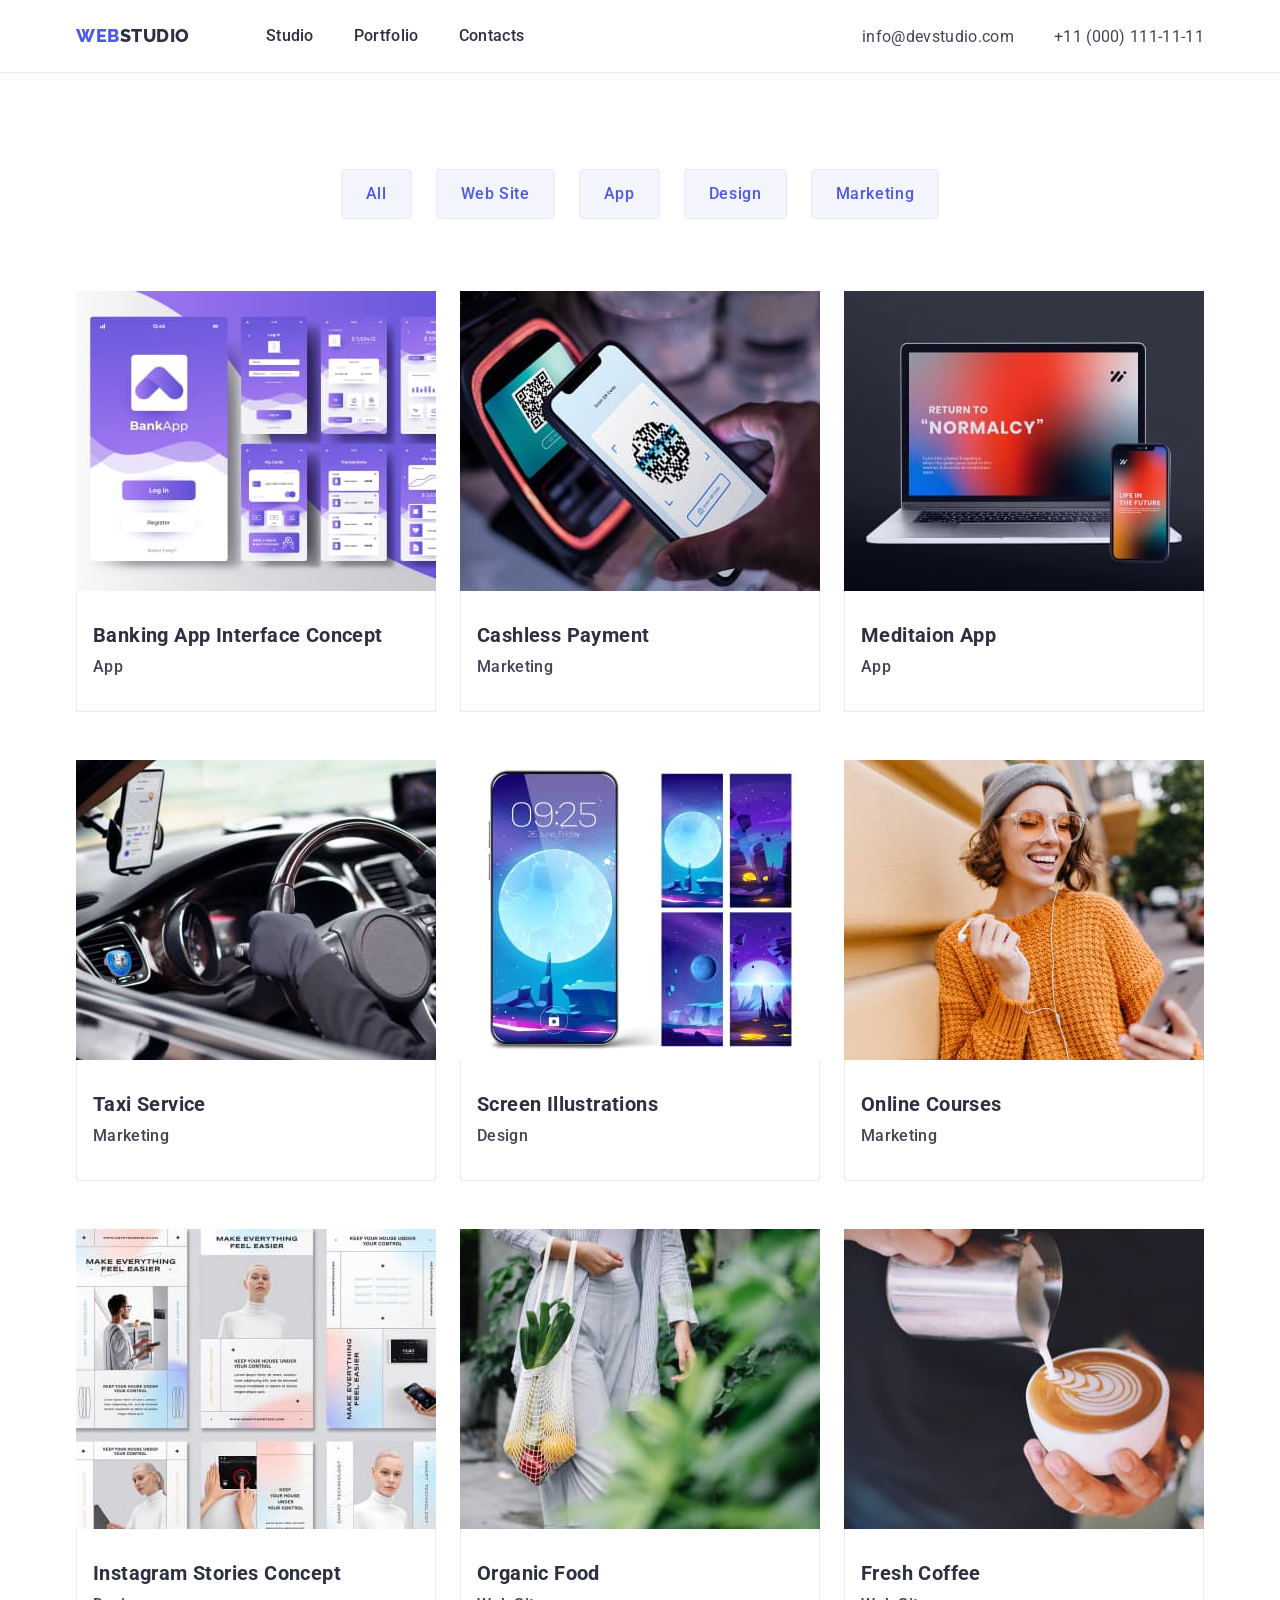
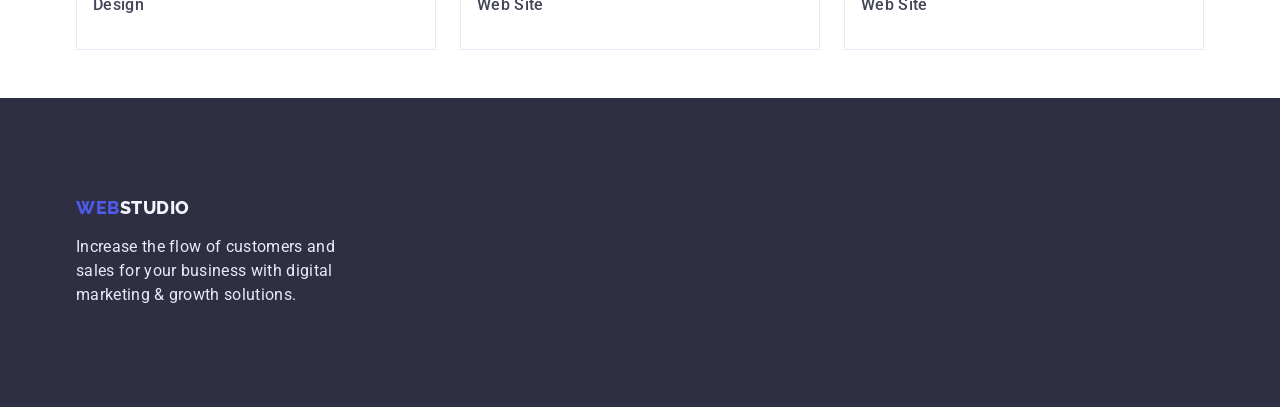
==== commit 5f7e0a16: "hw-03" ====
--- a/portfolio.html
+++ b/portfolio.html
@@ -44,13 +44,13 @@
 		<main class="main">
 			<!-- Activity Section -->
 			<section class="activity-section">
-				<div class="container">
+				<div class="activity-container container">
 					<ul class="activity-list list">
-						<li class="activity-item"><button type="button" class="all-btn">All</button></li>
-						<li class="activity-item"><button type="button" class="web-site-btn">Web Site</button></li>
-						<li class="activity-item"><button type="button" class="app-btn">App</button></li>
-						<li class="activity-item"><button type="button" class="design-btn">Design</button></li>
-						<li class="activity-item"><button type="button" class="marketing-btn">Marketing</button></li>
+						<li class="activity-item"><button type="button" class="activity-btn">All</button></li>
+						<li class="activity-item"><button type="button" class="activity-btn">Web Site</button></li>
+						<li class="activity-item"><button type="button" class="activity-btn">App</button></li>
+						<li class="activity-item"><button type="button" class="activity-btn">Design</button></li>
+						<li class="activity-item"><button type="button" class="activity-btn">Marketing</button></li>
 					</ul>
 				</div>
 			</section>
@@ -66,48 +66,66 @@
 								width="360"
 								height="300"
 							/>
-							<h2 class="service-name">Banking App Interface Concept</h2>
-							<p class="service-title">App</p>
+							<div class="service-container-content">
+								<h2 class="service-name">Banking App Interface Concept</h2>
+								<p class="service-title">App</p>
+							</div>
 						</li>
 						<li class="service-item">
 							<img src="./images/service-section-img-2.jpg" alt="Cashless Payment" width="360" height="300" />
-							<h2 class="service-name">Cashless Payment</h2>
-							<p class="service-title">Marketing</p>
+							<div class="service-container-content">
+								<h2 class="service-name">Cashless Payment</h2>
+								<p class="service-title">Marketing</p>
+							</div>
 						</li>
 						<li class="service-item">
 							<img src="./images/service-section-img-3.jpg" alt="Meditaion App" width="360" height="300" />
-							<h2 class="service-name">Meditaion App</h2>
-							<p class="service-title">App</p>
+							<div class="service-container-content">
+								<h2 class="service-name">Meditaion App</h2>
+								<p class="service-title">App</p>
+							</div>
 						</li>
 						<li class="service-item">
 							<img src="./images/service-section-img-4.jpg" alt="Taxi Service" width="360" height="300" />
-							<h2 class="service-name">Taxi Service</h2>
-							<p class="service-title">Marketing</p>
+							<div class="service-container-content">
+								<h2 class="service-name">Taxi Service</h2>
+								<p class="service-title">Marketing</p>
+							</div>
 						</li>
 						<li class="service-item">
 							<img src="./images/service-section-img-5.jpg" alt="Screen Illustrations" width="360" height="300" />
-							<h2 class="service-name">Screen Illustrations</h2>
-							<p class="service-title">Design</p>
+							<div class="service-container-content">
+								<h2 class="service-name">Screen Illustrations</h2>
+								<p class="service-title">Design</p>
+							</div>
 						</li>
 						<li class="service-item">
 							<img src="./images/service-section-img-6.jpg" alt="Online Courses" width="360" height="300" />
-							<h2 class="service-name">Online Courses</h2>
-							<p class="service-title">Marketing</p>
+							<div class="service-container-content">
+								<h2 class="service-name">Online Courses</h2>
+								<p class="service-title">Marketing</p>
+							</div>
 						</li>
 						<li class="service-item">
 							<img src="./images/service-section-img-7.jpg" alt="Instagram Stories Concept" width="360" height="300" />
-							<h2 class="service-name">Instagram Stories Concept</h2>
-							<p class="service-title">Design</p>
+							<div class="service-container-content">
+								<h2 class="service-name">Instagram Stories Concept</h2>
+								<p class="service-title">Design</p>
+							</div>
 						</li>
 						<li class="service-item">
 							<img src="./images/service-section-img-8.jpg" alt="Organic Food" width="360" height="300" />
-							<h2 class="service-name">Organic Food</h2>
-							<p class="service-title">Web Site</p>
+							<div class="service-container-content">
+								<h2 class="service-name">Organic Food</h2>
+								<p class="service-title">Web Site</p>
+							</div>
 						</li>
 						<li class="service-item">
 							<img src="./images/service-section-img-9.jpg" alt="Fresh Coffee" width="360" height="300" />
-							<h2 class="service-name">Fresh Coffee</h2>
-							<p class="service-title">Web Site</p>
+							<div class="service-container-content">
+								<h2 class="service-name">Fresh Coffee</h2>
+								<p class="service-title">Web Site</p>
+							</div>
 						</li>
 					</ul>
 				</div>
--- a/css/styles.css
+++ b/css/styles.css
@@ -158,6 +158,7 @@
 
 .header-mailto {
 	font-style: normal;
+	font-weight: 400;
 	font-size: 16px;
 	line-height: 1.5;
 	letter-spacing: 0.02em;
@@ -171,6 +172,7 @@
 
 .header-tel {
 	font-style: normal;
+	font-weight: 400;
 	font-size: 16px;
 	line-height: 1.5;
 	letter-spacing: 0.02em;
@@ -190,36 +192,35 @@
 /*-----------------------Hero Section-------------------------*/
 
 .hero-section {
-	padding-top: 24px;
-	padding-bottom: 120px;
+	padding-top: 188px;
+	padding-bottom: 188px;
 	background: #2e2f42;
 }
 
 .hero-section-title {
-	padding-top: 188px;
-	padding-bottom: 48px;
+	margin: auto;
+	margin-bottom: 48px;
 	width: 496px;
 	font-size: 56px;
 	line-height: 1.07;
 	text-align: center;
-	margin: auto;
 	letter-spacing: 0.02em;
 	color: #ffffff;
 }
 
 .hero-btn {
 	padding: 16px 32px;
-
+	margin: auto;
 	font-family: inherit;
 	font-weight: 500;
 	font-size: 16px;
 	line-height: 1.5;
 	display: block;
-	margin: auto;
-	align-items: center;
 	letter-spacing: 0.04em;
 	color: #f4f4fd;
 	background: #4d5ae5;
+	box-shadow: 0px 4px 4px rgba(0, 0, 0, 0.15);
+	border-radius: 4px;
 }
 
 /*------------------Advantages Section------------------------*/
@@ -263,7 +264,7 @@
 
 .working-section {
 	padding-top: 120px;
-	padding-bottom: 34px;
+	padding-bottom: 120px;
 }
 
 .working-title {
@@ -289,14 +290,12 @@
 /*---------------Team Section------------------*/
 
 .team-section {
-	padding-top: 34px;
+	padding-top: 120px;
 	padding-bottom: 120px;
-	margin-bottom: 86px;
 	background: #f4f4fd;
 }
 
 .our-team-title {
-	margin-top: 120px;
 	margin-bottom: 72px;
 	font-size: 36px;
 	line-height: 1.11;
@@ -314,12 +313,17 @@
 	background: #ffffff;
 }
 
-.our-team-list .team-content:not(:last-child) {
+.our-team-list .team-container-content:not(:last-child) {
 	margin-right: 24px;
 }
 
+.team-container-container {
+	padding-top: 32px;
+	padding-bottom: 32px;
+}
+
 .name-team {
-	margin-top: 32px;
+	margin-bottom: 8px;
 	font-weight: 500;
 	font-size: 20px;
 	line-height: 1.2;
@@ -329,8 +333,6 @@
 }
 
 .team-desc {
-	margin-top: 8px;
-	margin-bottom: 32px;
 	font-weight: 400;
 	font-size: 16px;
 	line-height: 1.5;
@@ -342,12 +344,12 @@
 /*------------------- Footer------------------*/
 
 .footer {
-	margin-top: 120px;
+	padding-top: 100px;
+	padding-bottom: 100px;
 	background: #2e2f42;
 }
 
 .footer-link {
-	padding-top: 100px;
 	font-family: "Raleway", sans-serif;
 	font-weight: 800;
 	font-size: 18px;
@@ -374,7 +376,6 @@
 .footer-desc {
 	width: 264px;
 	margin-top: 16px;
-	padding-bottom: 100px;
 	font-weight: 400;
 	font-size: 16px;
 	line-height: 1.5;
@@ -385,11 +386,14 @@
 /*----------------------Portfolio---------------------*/
 
 .activity-section {
+	padding-top: 96px;
+	padding-bottom: 72px;
+}
+
+.activity-container {
 }
 
 .activity-list {
-	margin-top: 96px;
-	margin-bottom: 72px;
 	display: flex;
 	justify-content: center;
 }
@@ -398,7 +402,7 @@
 	margin-right: 24px;
 }
 
-.all-btn {
+.activity-btn {
 	padding: 12px 24px;
 	font-family: inherit;
 	font-weight: 500;
@@ -409,86 +413,13 @@
 	text-align: center;
 	letter-spacing: 0.04em;
 	color: #4d5ae5;
-}
-
-.all-btn:hover,
-.all-btn:focus {
-	background: #404bbf;
-	color: #ffffff;
-}
-
-.web-site-btn {
-	padding: 12px 24px;
-	font-family: inherit;
-	font-weight: 500;
-	font-size: 16px;
-	line-height: 1.5;
-	display: flex;
-	align-items: center;
-	text-align: center;
-	letter-spacing: 0.04em;
-	color: #4d5ae5;
-}
-
-.web-site-btn:hover,
-.web-site-btn:focus {
-	background: #404bbf;
-	color: #ffffff;
-}
-
-.app-btn {
-	padding: 12px 24px;
-	font-family: inherit;
-	font-weight: 500;
-	font-size: 16px;
-	line-height: 1.5;
-	display: flex;
-	align-items: center;
-	text-align: center;
-	letter-spacing: 0.04em;
-	color: #4d5ae5;
-}
-
-.app-btn:hover,
-.app-btn:focus {
-	background: #404bbf;
-	color: #ffffff;
-}
-
-.design-btn {
-	padding: 12px 24px;
-	font-family: inherit;
-	font-weight: 500;
-	font-size: 16px;
-	line-height: 1.5;
-	display: flex;
-	align-items: center;
-	text-align: center;
-	letter-spacing: 0.04em;
-	color: #4d5ae5;
-}
-
-.design-btn:hover,
-.design-btn:focus {
-	background: #404bbf;
-	color: #ffffff;
-}
-
-.marketing-btn {
-	padding: 12px 24px;
-	font-family: inherit;
-	font-weight: 500;
-	font-size: 16px;
-	line-height: 1.5;
-	display: flex;
-	align-items: center;
-	text-align: center;
-	letter-spacing: 0.04em;
-	color: #4d5ae5;
-}
-
-.marketing-btn:hover,
-.marketing-btn:focus {
+	background: #f4f4fd;
+	border: 1px solid #e7e9fc;
+	border-radius: 4px;
+}
+
+.activity-btn:hover,
+.activity-btn:focus {
 	background: #404bbf;
 	color: #ffffff;
 }
@@ -513,24 +444,24 @@
 	margin-right: 0;
 }
 
+.service-container-content {
+	padding: 32px 0px 32px 16px;
+	border-bottom: 1px solid #e7e9fc;
+	border-left: 1px solid #e7e9fc;
+	border-right: 1px solid #e7e9fc;
+}
+
 .service-name {
-	padding-top: 32px;
 	margin-bottom: 8px;
 	font-size: 20px;
 	line-height: 1.2;
 	letter-spacing: 0.02em;
 	color: #2e2f42;
-	border-left: 1px solid #e7e9fc;
-	border-right: 1px solid #e7e9fc;
 }
 
 .service-title {
-	padding-bottom: 32px;
 	font-size: 16px;
 	line-height: 1.5;
 	letter-spacing: 0.02em;
 	color: #434455;
-	border-bottom: 1px solid #e7e9fc;
-	border-left: 1px solid #e7e9fc;
-	border-right: 1px solid #e7e9fc;
-}
+}
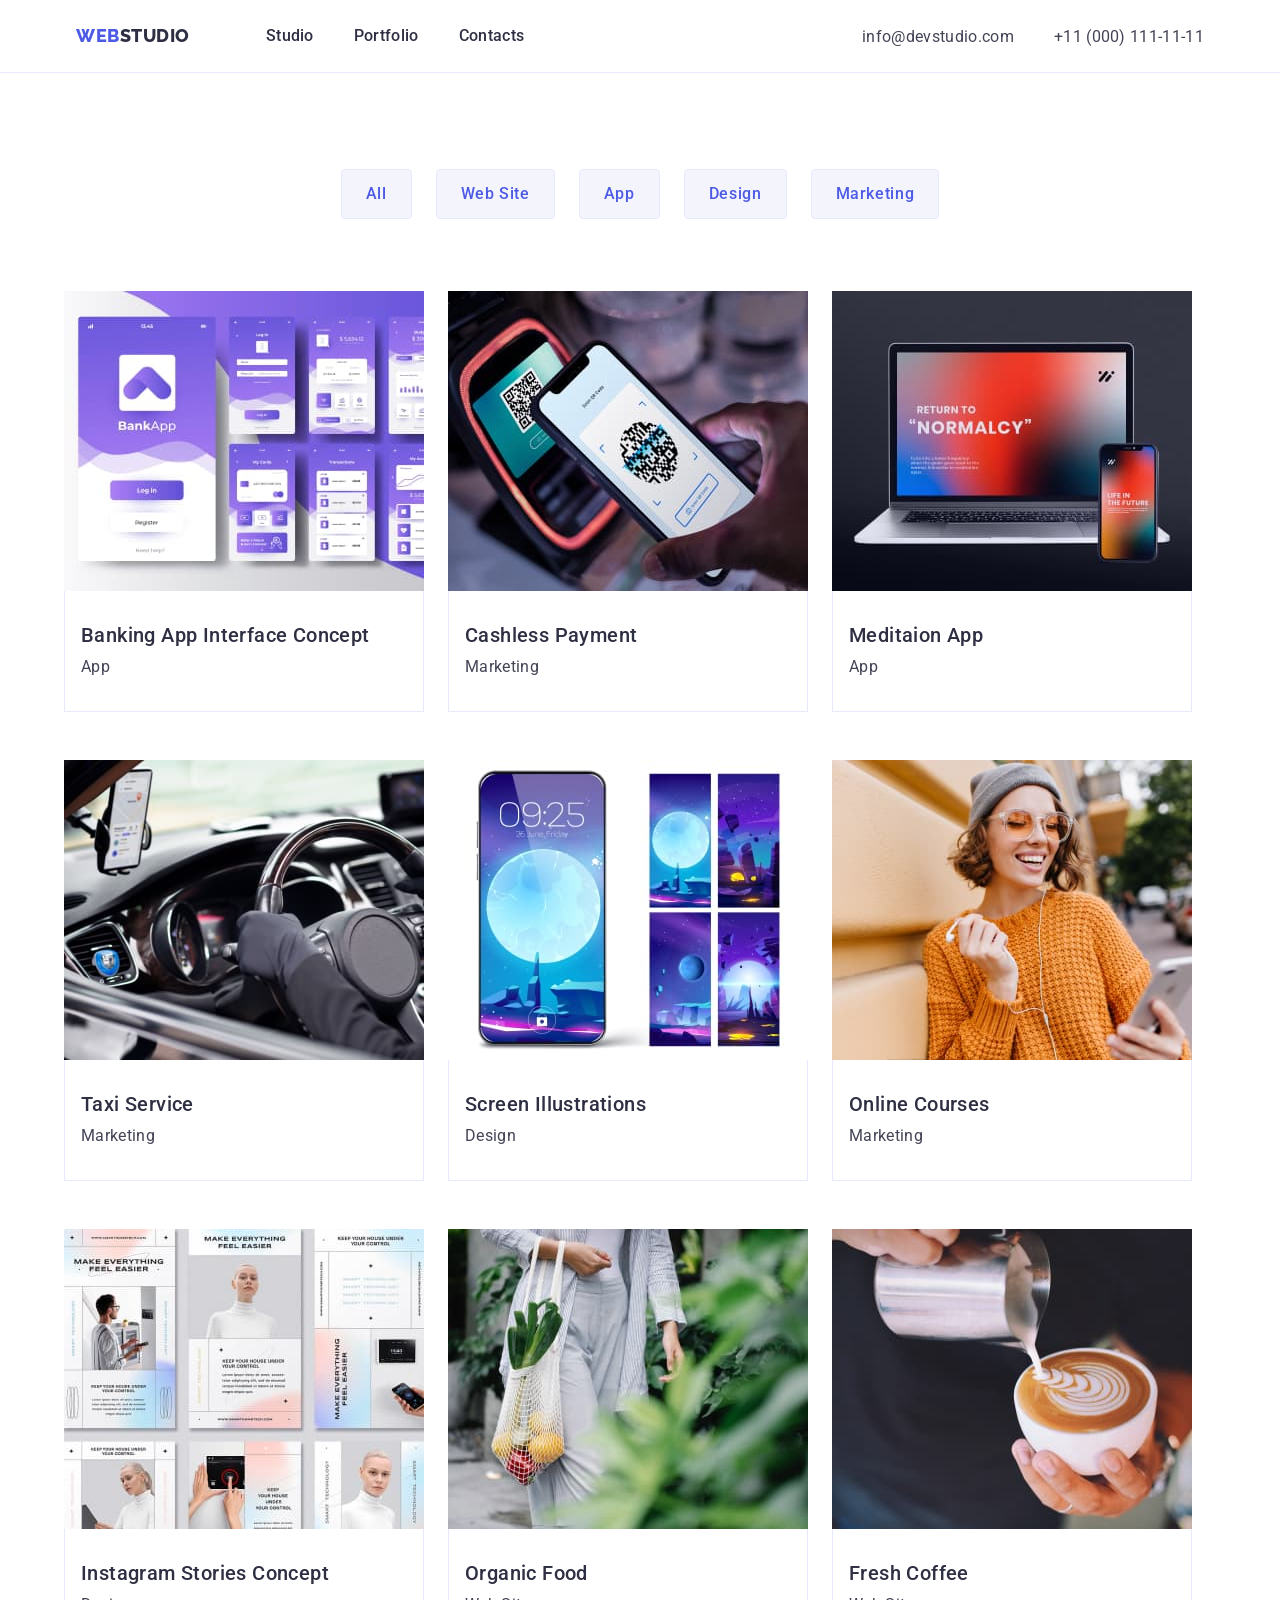
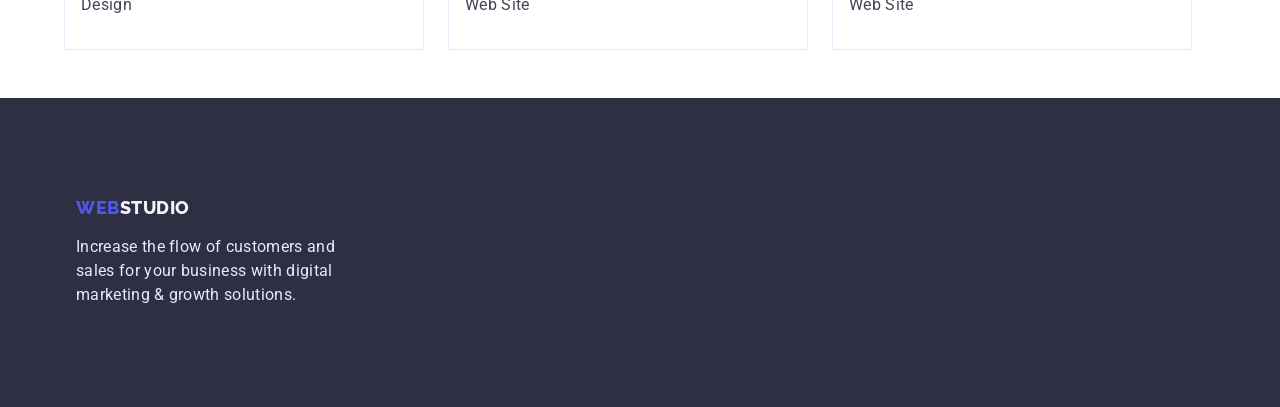
==== commit 3d1a6437: "hw-03 fix" ====
--- a/portfolio.html
+++ b/portfolio.html
@@ -45,6 +45,7 @@
 			<!-- Activity Section -->
 			<section class="activity-section">
 				<div class="activity-container container">
+					<h1 hidden>Portfolio</h1>
 					<ul class="activity-list list">
 						<li class="activity-item"><button type="button" class="activity-btn">All</button></li>
 						<li class="activity-item"><button type="button" class="activity-btn">Web Site</button></li>
--- a/css/styles.css
+++ b/css/styles.css
@@ -427,17 +427,18 @@
 /* Service Section */
 
 .service-section {
+	padding-right: 24px;
+	padding-bottom: 48px;
 }
 
 .service-section-list {
 	display: flex;
 	flex-wrap: wrap;
+	gap: 48px 24px;
 }
 
 .service-item {
 	width: calc((100% - 48px) / 3);
-	margin-right: 24px;
-	margin-bottom: 48px;
 }
 
 .service-item:nth-child(3n) {
@@ -454,6 +455,7 @@
 .service-name {
 	margin-bottom: 8px;
 	font-size: 20px;
+	font-weight: 500;
 	line-height: 1.2;
 	letter-spacing: 0.02em;
 	color: #2e2f42;
@@ -461,6 +463,7 @@
 
 .service-title {
 	font-size: 16px;
+	font-weight: 400;
 	line-height: 1.5;
 	letter-spacing: 0.02em;
 	color: #434455;
